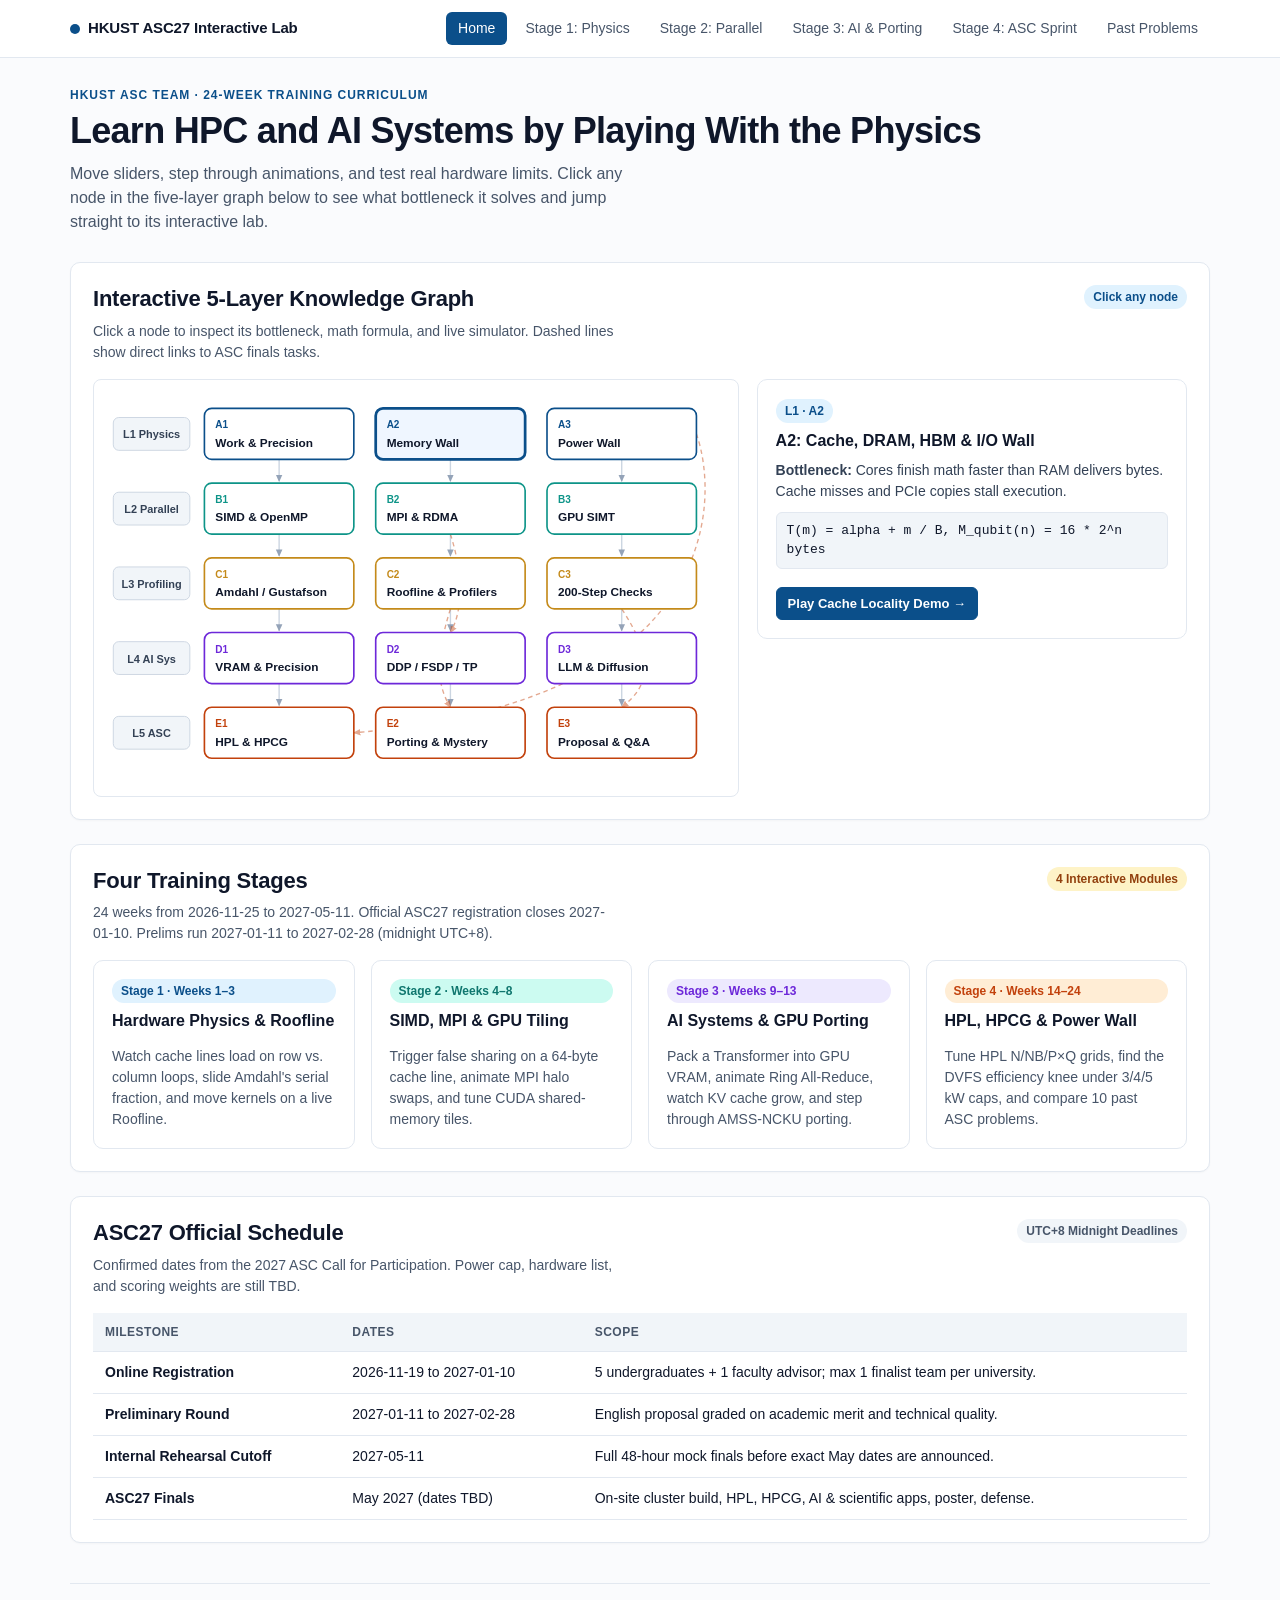
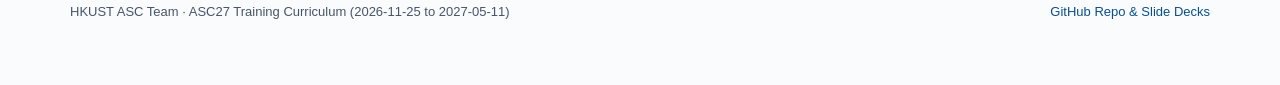
==== site/index.html @ da9ba18b "Simplify docs to ASD-STE100 style and add interactive GitHub Pages labs" ====
<!DOCTYPE html>
<html lang="en">
<head>
  <meta charset="UTF-8">
  <meta name="viewport" content="width=device-width, initial-scale=1.0">
  <title>HKUST ASC27 Interactive HPC &amp; AI Lab</title>
  <link rel="stylesheet" href="assets/style.css">
</head>
<body>
  <header id="site-header"></header>
  <main class="container">
    <section class="hero">
      <div class="eyebrow">HKUST ASC Team · 24-Week Training Curriculum</div>
      <h1>Learn HPC and AI Systems by Playing With the Physics</h1>
      <p class="lead">Move sliders, step through animations, and test real hardware limits. Click any node in the five-layer graph below to see what bottleneck it solves and jump straight to its interactive lab.</p>
    </section>

    <section class="lab-card">
      <div class="lab-header">
        <div>
          <h2>Interactive 5-Layer Knowledge Graph</h2>
          <p class="lab-subtitle">Click a node to inspect its bottleneck, math formula, and live simulator. Dashed lines show direct links to ASC finals tasks.</p>
        </div>
        <span class="pill blue">Click any node</span>
      </div>

      <div class="kg-wrap">
        <div class="viz-box">
          <svg id="kg-svg" viewBox="0 0 680 430" role="img" aria-label="Five-layer interactive knowledge graph"></svg>
        </div>
        <aside class="detail-panel" id="kg-detail"></aside>
      </div>
    </section>

    <section class="lab-card">
      <div class="lab-header">
        <div>
          <h2>Four Training Stages</h2>
          <p class="lab-subtitle">24 weeks from 2026-11-25 to 2027-05-11. Official ASC27 registration closes 2027-01-10. Prelims run 2027-01-11 to 2027-02-28 (midnight UTC+8).</p>
        </div>
        <span class="pill gold">4 Interactive Modules</span>
      </div>
      <div class="cards-grid">
        <a class="nav-card" href="stage1-foundations.html">
          <span class="pill blue">Stage 1 · Weeks 1–3</span>
          <h3>Hardware Physics &amp; Roofline</h3>
          <p>Watch cache lines load on row vs. column loops, slide Amdahl's serial fraction, and move kernels on a live Roofline.</p>
        </a>
        <a class="nav-card" href="stage2-parallelism.html">
          <span class="pill teal">Stage 2 · Weeks 4–8</span>
          <h3>SIMD, MPI &amp; GPU Tiling</h3>
          <p>Trigger false sharing on a 64-byte cache line, animate MPI halo swaps, and tune CUDA shared-memory tiles.</p>
        </a>
        <a class="nav-card" href="stage3-ai-systems.html">
          <span class="pill violet">Stage 3 · Weeks 9–13</span>
          <h3>AI Systems &amp; GPU Porting</h3>
          <p>Pack a Transformer into GPU VRAM, animate Ring All-Reduce, watch KV cache grow, and step through AMSS-NCKU porting.</p>
        </a>
        <a class="nav-card" href="stage4-asc-sprint.html">
          <span class="pill coral">Stage 4 · Weeks 14–24</span>
          <h3>HPL, HPCG &amp; Power Wall</h3>
          <p>Tune HPL N/NB/P×Q grids, find the DVFS efficiency knee under 3/4/5 kW caps, and compare 10 past ASC problems.</p>
        </a>
      </div>
    </section>

    <section class="lab-card">
      <div class="lab-header">
        <div>
          <h2>ASC27 Official Schedule</h2>
          <p class="lab-subtitle">Confirmed dates from the 2027 ASC Call for Participation. Power cap, hardware list, and scoring weights are still TBD.</p>
        </div>
        <span class="pill">UTC+8 Midnight Deadlines</span>
      </div>
      <div class="table-wrap">
        <table>
          <thead>
            <tr><th>Milestone</th><th>Dates</th><th>Scope</th></tr>
          </thead>
          <tbody>
            <tr><td><strong>Online Registration</strong></td><td>2026-11-19 to 2027-01-10</td><td>5 undergraduates + 1 faculty advisor; max 1 finalist team per university.</td></tr>
            <tr><td><strong>Preliminary Round</strong></td><td>2027-01-11 to 2027-02-28</td><td>English proposal graded on academic merit and technical quality.</td></tr>
            <tr><td><strong>Internal Rehearsal Cutoff</strong></td><td>2027-05-11</td><td>Full 48-hour mock finals before exact May dates are announced.</td></tr>
            <tr><td><strong>ASC27 Finals</strong></td><td>May 2027 (dates TBD)</td><td>On-site cluster build, HPL, HPCG, AI &amp; scientific apps, poster, defense.</td></tr>
          </tbody>
        </table>
      </div>
    </section>

    <footer id="site-footer"></footer>
  </main>

  <script src="assets/common.js"></script>
  <script>
    const nodes = [
      { id: "A1", layer: "L1", col: 0, row: 0, color: "#0B4F8A", title: "Work & Precision", full: "A1: Workload, Dependencies & Precision",
        bottleneck: "Loop dependencies serialize execution. Low bit width runs faster, but rounding drift breaks accuracy checks.",
        formula: "W_GEMM = 2n^3,  P_eff = W / T_wall,  u = 2^-(m+1)",
        link: "stage1-foundations.html#roofline", linkText: "Open Stage 1 Labs" },
      { id: "A2", layer: "L1", col: 1, row: 0, color: "#0B4F8A", title: "Memory Wall", full: "A2: Cache, DRAM, HBM & I/O Wall",
        bottleneck: "Cores finish math faster than RAM delivers bytes. Cache misses and PCIe copies stall execution.",
        formula: "T(m) = alpha + m / B,   M_qubit(n) = 16 * 2^n bytes",
        link: "stage1-foundations.html#cache", linkText: "Play Cache Locality Demo" },
      { id: "A3", layer: "L1", col: 2, row: 0, color: "#0B4F8A", title: "Power Wall", full: "A3: Power Wall & DVFS",
        bottleneck: "Dynamic power scales with V^2 * f. Exceeding the rack power meter invalidates the active ASC run.",
        formula: "P_dyn ~ C_eff * V^2 * f,   Efficiency = W / E (FLOP/J)",
        link: "stage4-asc-sprint.html#power", linkText: "Play Power Wall & DVFS Lab" },

      { id: "B1", layer: "L2", col: 0, row: 1, color: "#0D9488", title: "SIMD & OpenMP", full: "B1: CPU SIMD, OpenMP & NUMA",
        bottleneck: "Scalar loops waste vector lanes. Unpadded shared arrays trigger 64-byte cache-line false sharing.",
        formula: "Speedup <= v * p  (when local NUMA & zero false sharing)",
        link: "stage2-parallelism.html#false-sharing", linkText: "Play False Sharing Lab" },
      { id: "B2", layer: "L2", col: 1, row: 1, color: "#0D9488", title: "MPI & RDMA", full: "B2: MPI Halos & Network Topology",
        bottleneck: "Small messages stall on latency alpha. Large collectives saturate link bandwidth B.",
        formula: "T_ring(G) = 2(p-1)alpha + 2((p-1)/p) * G / B",
        link: "stage2-parallelism.html#mpi-halo", linkText: "Play MPI Halo Lab" },
      { id: "B3", layer: "L2", col: 2, row: 1, color: "#0D9488", title: "GPU SIMT", full: "B3: CUDA / HIP & Shared-Memory Tiling",
        bottleneck: "Naive GPU kernels read HBM repeatedly and stall. Shared-memory tiles reuse loaded blocks.",
        formula: "Tiled HBM reads: O(b^2) vs Naive: O(b^3) -> b/2x intensity",
        link: "stage2-parallelism.html#cuda-tile", linkText: "Play CUDA Tiling Lab" },

      { id: "C1", layer: "L3", col: 0, row: 2, color: "#C48A1A", title: "Amdahl / Gustafson", full: "C1: Strong & Weak Scaling Limits",
        bottleneck: "Serial code, I/O, and barrier wait cap strong scaling no matter how many cores you add.",
        formula: "S_strong(k) = 1 / ((1 - f) + f / k)  <=  1 / (1 - f)",
        link: "stage1-foundations.html#amdahl", linkText: "Play Amdahl Scaling Lab" },
      { id: "C2", layer: "L3", col: 1, row: 2, color: "#C48A1A", title: "Roofline & Profilers", full: "C2: Roofline Model & Profiler Traces",
        bottleneck: "Tuning math on a memory-bound kernel wastes time. Measure (I, R) first.",
        formula: "R <= min(P_peak, B * I),   Ridge I_b = P_peak / B",
        link: "stage1-foundations.html#roofline", linkText: "Play Live Roofline" },
      { id: "C3", layer: "L3", col: 2, row: 2, color: "#C48A1A", title: "200-Step Checks", full: "C3: Reference Tests & Reproducibility",
        bottleneck: "Short 50-step checks miss stale-copy bugs that explode >60x at 200 steps.",
        formula: "RMS = ||x - r||_2 / ||r||_2   (AMSS-NCKU gate: < 1%)",
        link: "stage3-ai-systems.html#amss", linkText: "See AMSS-NCKU Case Study" },

      { id: "D1", layer: "L4", col: 0, row: 3, color: "#6D28D9", title: "VRAM & Precision", full: "D1: Mixed Precision & VRAM Budget",
        bottleneck: "Gradients, FP32 optimizer states, and activations overflow single-GPU HBM.",
        formula: "M_static ~ 16 * Params bytes (BF16 weights/grads + FP32 Adam)",
        link: "stage3-ai-systems.html#vram", linkText: "Play VRAM Calculator" },
      { id: "D2", layer: "L4", col: 1, row: 3, color: "#6D28D9", title: "DDP / FSDP / TP", full: "D2: Distributed AI & Ring All-Reduce",
        bottleneck: "Scaling across GPUs adds collective sync cost over NVLink, PCIe, or InfiniBand.",
        formula: "V_ring = 2((p-1)/p) * G,   PP bubble = (p-1)/(m+p-1)",
        link: "stage3-ai-systems.html#ring", linkText: "Play Ring All-Reduce" },
      { id: "D3", layer: "L4", col: 2, row: 3, color: "#6D28D9", title: "LLM & Diffusion", full: "D3: Prefill/Decode, KV Cache & Denoising",
        bottleneck: "Decode streams weights and growing KV cache every token (I ~ 1 FLOP/byte).",
        formula: "M_KV = 2 * L * batch * n_kv * d_h * seq * bytes",
        link: "stage3-ai-systems.html#kv", linkText: "Play KV Cache Simulator" },

      { id: "E1", layer: "L5", col: 0, row: 4, color: "#C2410C", title: "HPL & HPCG", full: "E1: Power-Capped HPL & HPCG",
        bottleneck: "HPL tests peak FP64 compute; HPCG tests memory bandwidth. Both share one power cap.",
        formula: "R_max = (2/3 * N^3 + 2N^2) / T_wall",
        link: "stage4-asc-sprint.html#hpl", linkText: "Play HPL Grid Simulator" },
      { id: "E2", layer: "L5", col: 1, row: 4, color: "#C2410C", title: "Porting & Mystery", full: "E2: Scientific Porting & Mystery Apps",
        bottleneck: "GPU porting shifts bottlenecks from compute to PCIe copies to CPU post-processing.",
        formula: "T_step = T_GPU + N_copy * T_PCIe + T_analysis",
        link: "past-problems.html", linkText: "Explore 10 Past Problems" },
      { id: "E3", layer: "L5", col: 2, row: 4, color: "#C2410C", title: "Proposal & Q&A", full: "E3: Evidence Chain & Defense",
        bottleneck: "Speedups score zero without reproducible commands, power logs, and accuracy diffs.",
        formula: "Evidence = commit + flags + profile + 200-step diff + power",
        link: "past-problems.html", linkText: "Inspect Past Benchmarks" }
    ];

    const bridges = [
      { from: "A3", to: "E1", label: "Power -> HPL/HPCG" },
      { from: "B2", to: "D2", label: "RDMA -> Collectives" },
      { from: "C2", to: "E2", label: "Roofline -> Apps" },
      { from: "C3", to: "E3", label: "Proof -> Defense" }
    ];

    const layerLabels = ["L1 Physics", "L2 Parallel", "L3 Profiling", "L4 AI Sys", "L5 ASC"];
    const svg = document.getElementById("kg-svg");
    const detail = document.getElementById("kg-detail");

    function pos(node) {
      return { x: 108 + node.col * 188, y: 18 + node.row * 82, w: 164, h: 56 };
    }

    function renderKG(selectedId) {
      let html = `<defs>
        <marker id="arr" viewBox="0 0 10 10" refX="8" refY="5" markerWidth="6" markerHeight="6" orient="auto">
          <path d="M 0 1 L 9 5 L 0 9 z" fill="#94A3B8"/>
        </marker>
        <marker id="arr-dash" viewBox="0 0 10 10" refX="8" refY="5" markerWidth="6" markerHeight="6" orient="auto">
          <path d="M 0 1 L 9 5 L 0 9 z" fill="#C2410C"/>
        </marker>
      </defs>`;

      // Layer badges
      layerLabels.forEach((lbl, idx) => {
        const y = 18 + idx * 82;
        html += `<rect x="8" y="${y + 10}" width="84" height="36" rx="6" fill="#F1F5F9" stroke="#CBD5E1"/>
                 <text x="50" y="${y + 33}" text-anchor="middle" font-size="12" font-weight="700" fill="#334155">${lbl}</text>`;
      });

      // Vertical layer progression arrows
      for (let r = 0; r < 4; r++) {
        for (let c = 0; c < 3; c++) {
          const x = 108 + c * 188 + 82;
          const y1 = 18 + r * 82 + 56;
          const y2 = 18 + (r + 1) * 82 - 2;
          html += `<line x1="${x}" y1="${y1}" x2="${x}" y2="${y2}" stroke="#CBD5E1" stroke-width="1.5" marker-end="url(#arr)"/>`;
        }
      }

      // Dashed cross-layer bridges
      const bridgePaths = [
        "M 648 46 C 674 120, 674 340, 272 374", // A3 -> E1
        "M 378 156 C 392 200, 392 240, 378 264", // B2 -> D2
        "M 378 238 C 362 290, 362 320, 378 346", // C2 -> E2
        "M 566 238 C 600 290, 600 320, 566 346"  // C3 -> E3
      ];
      bridges.forEach((b, i) => {
        const active = selectedId === b.from || selectedId === b.to;
        html += `<path d="${bridgePaths[i]}" fill="none" stroke="#C2410C" stroke-width="${active ? 2.5 : 1.5}" stroke-dasharray="5 4" opacity="${active ? 1 : 0.45}" marker-end="url(#arr-dash)"/>`;
      });

      // Nodes
      nodes.forEach(n => {
        const p = pos(n);
        const isSel = n.id === selectedId;
        html += `<g class="kg-node ${isSel ? "selected" : ""}" data-id="${n.id}">
          <rect x="${p.x}" y="${p.y}" width="${p.w}" height="${p.h}" rx="8" fill="#FFFFFF" stroke="${n.color}" stroke-width="${isSel ? 3 : 1.8}"/>
          <text x="${p.x + 12}" y="${p.y + 22}" font-size="11" font-weight="700" fill="${n.color}">${n.id}</text>
          <text x="${p.x + 12}" y="${p.y + 42}" font-size="13" font-weight="600" fill="#0F172A">${n.title}</text>
        </g>`;
      });

      svg.innerHTML = html;
      svg.querySelectorAll(".kg-node").forEach(el => {
        el.addEventListener("click", () => selectNode(el.dataset.id));
      });
    }

    function selectNode(id) {
      const n = nodes.find(x => x.id === id) || nodes[0];
      renderKG(n.id);
      const relatedBridges = bridges.filter(b => b.from === n.id || b.to === n.id);
      detail.innerHTML = `
        <span class="pill blue">${n.layer} · ${n.id}</span>
        <h3 style="margin-top:8px;">${n.full}</h3>
        <p style="font-size:14px; color:#334155; margin:8px 0;"><strong>Bottleneck:</strong> ${n.bottleneck}</p>
        <div class="formula">${n.formula}</div>
        ${relatedBridges.length ? `<p style="font-size:13px; color:#C2410C; margin:8px 0;"><strong>ASC Bridge:</strong> ${relatedBridges.map(b => b.label).join(", ")}</p>` : ""}
        <a class="btn primary" style="display:inline-block; margin-top:8px;" href="${n.link}">${n.linkText} &rarr;</a>
      `;
    }

    selectNode("A2");
  </script>
</body>
</html>
---- site/assets/style.css ----
:root {
  --bg: #FAFBFD;
  --surface: #FFFFFF;
  --surface-alt: #F1F5F9;
  --border: #E2E8F0;
  --ink: #0F172A;
  --ink-muted: #475569;
  --blue: #0B4F8A;
  --blue-soft: #E0F2FE;
  --gold: #C48A1A;
  --gold-soft: #FEF3C7;
  --teal: #0D9488;
  --teal-soft: #CCFBF1;
  --coral: #C2410C;
  --coral-soft: #FFEDD5;
  --violet: #6D28D9;
  --violet-soft: #EDE9FE;
  --mono: ui-monospace, "SF Mono", Menlo, Consolas, monospace;
  --sans: -apple-system, BlinkMacSystemFont, "Segoe UI", Roboto, Helvetica, Arial, sans-serif;
  --radius: 10px;
}

* { box-sizing: border-box; }

html, body {
  margin: 0;
  padding: 0;
  background: var(--bg);
  color: var(--ink);
  font-family: var(--sans);
  line-height: 1.5;
  font-size: 16px;
}

a { color: var(--blue); text-decoration: none; }
a:hover { text-decoration: underline; }

.topbar {
  position: sticky;
  top: 0;
  z-index: 40;
  background: rgba(255, 255, 255, 0.94);
  backdrop-filter: blur(8px);
  border-bottom: 1px solid var(--border);
}

.topbar-inner {
  max-width: 1180px;
  margin: 0 auto;
  padding: 12px 20px;
  display: flex;
  align-items: center;
  justify-content: space-between;
  gap: 16px;
  flex-wrap: wrap;
}

.brand {
  font-weight: 700;
  font-size: 15px;
  color: var(--ink);
  letter-spacing: -0.01em;
  display: flex;
  align-items: center;
  gap: 8px;
}

.brand-dot {
  width: 10px;
  height: 10px;
  border-radius: 50%;
  background: var(--blue);
  display: inline-block;
}

.nav {
  display: flex;
  gap: 6px;
  flex-wrap: wrap;
}

.nav a {
  font-size: 14px;
  font-weight: 500;
  color: var(--ink-muted);
  padding: 6px 12px;
  border-radius: 6px;
}

.nav a:hover {
  background: var(--surface-alt);
  color: var(--ink);
  text-decoration: none;
}

.nav a.active {
  background: var(--blue);
  color: #FFFFFF;
}

.container {
  max-width: 1180px;
  margin: 0 auto;
  padding: 28px 20px 64px;
}

.hero {
  margin-bottom: 28px;
}

.eyebrow {
  font-size: 12px;
  font-weight: 700;
  letter-spacing: 0.08em;
  text-transform: uppercase;
  color: var(--blue);
  margin-bottom: 6px;
}

h1 {
  font-size: clamp(26px, 4vw, 36px);
  line-height: 1.18;
  margin: 0 0 10px;
  letter-spacing: -0.02em;
}

h2 {
  font-size: 22px;
  line-height: 1.25;
  margin: 0 0 8px;
  letter-spacing: -0.01em;
}

h3 {
  font-size: 16px;
  line-height: 1.3;
  margin: 0 0 6px;
}

.lead {
  font-size: 16px;
  color: var(--ink-muted);
  max-width: 66ch;
  margin: 0;
}

.lab-card {
  background: var(--surface);
  border: 1px solid var(--border);
  border-radius: var(--radius);
  padding: 22px;
  margin-bottom: 24px;
  box-shadow: 0 1px 2px rgba(15, 23, 42, 0.03);
}

.lab-header {
  display: flex;
  justify-content: space-between;
  align-items: flex-start;
  gap: 16px;
  flex-wrap: wrap;
  margin-bottom: 16px;
}

.lab-subtitle {
  font-size: 14px;
  color: var(--ink-muted);
  margin: 2px 0 0;
  max-width: 68ch;
}

.pill {
  display: inline-block;
  font-size: 12px;
  font-weight: 600;
  padding: 3px 9px;
  border-radius: 999px;
  background: var(--surface-alt);
  color: var(--ink-muted);
  white-space: nowrap;
}

.pill.blue { background: var(--blue-soft); color: var(--blue); }
.pill.teal { background: var(--teal-soft); color: #0F766E; }
.pill.coral { background: var(--coral-soft); color: var(--coral); }
.pill.gold { background: var(--gold-soft); color: #92400E; }
.pill.violet { background: var(--violet-soft); color: var(--violet); }

.lab-grid {
  display: grid;
  grid-template-columns: 300px 1fr;
  gap: 20px;
  align-items: start;
}

@media (max-width: 860px) {
  .lab-grid { grid-template-columns: 1fr; }
}

.controls {
  background: var(--surface-alt);
  border: 1px solid var(--border);
  border-radius: 8px;
  padding: 14px;
  display: flex;
  flex-direction: column;
  gap: 12px;
}

.control-row {
  display: flex;
  flex-direction: column;
  gap: 4px;
}

.control-label {
  display: flex;
  justify-content: space-between;
  font-size: 13px;
  font-weight: 600;
  color: var(--ink);
}

.control-val {
  font-family: var(--mono);
  color: var(--blue);
}

input[type="range"] {
  width: 100%;
  accent-color: var(--blue);
  cursor: pointer;
}

.btn-group {
  display: flex;
  gap: 6px;
  flex-wrap: wrap;
}

.btn {
  border: 1px solid var(--border);
  background: var(--surface);
  color: var(--ink);
  font-size: 13px;
  font-weight: 600;
  padding: 6px 11px;
  border-radius: 6px;
  cursor: pointer;
  transition: background 0.12s, border-color 0.12s, color 0.12s;
}

.btn:hover { border-color: var(--blue); color: var(--blue); }
.btn.active { background: var(--blue); border-color: var(--blue); color: #FFFFFF; }
.btn.primary { background: var(--blue); border-color: var(--blue); color: #FFFFFF; }
.btn.primary:hover { background: #093E6D; }

.stat-strip {
  display: grid;
  grid-template-columns: repeat(auto-fit, minmax(125px, 1fr));
  gap: 10px;
  margin-bottom: 12px;
}

.stat {
  background: var(--surface-alt);
  border: 1px solid var(--border);
  border-radius: 8px;
  padding: 10px 12px;
}

.stat-k {
  font-size: 11px;
  text-transform: uppercase;
  letter-spacing: 0.05em;
  color: var(--ink-muted);
  font-weight: 600;
}

.stat-v {
  font-family: var(--mono);
  font-size: 18px;
  font-weight: 700;
  color: var(--ink);
  margin-top: 2px;
}

.stat-v.teal { color: var(--teal); }
.stat-v.coral { color: var(--coral); }
.stat-v.blue { color: var(--blue); }
.stat-v.violet { color: var(--violet); }

.viz-box {
  background: #FFFFFF;
  border: 1px solid var(--border);
  border-radius: 8px;
  padding: 12px;
  overflow: hidden;
}

.viz-box svg, .viz-box canvas {
  width: 100%;
  height: auto;
  display: block;
}

.takeaway {
  margin-top: 12px;
  padding: 10px 12px;
  border-left: 3px solid var(--blue);
  background: var(--surface-alt);
  border-radius: 0 6px 6px 0;
  font-size: 14px;
  color: var(--ink);
}

.takeaway.coral { border-left-color: var(--coral); background: #FFF7ED; }
.takeaway.teal { border-left-color: var(--teal); background: #F0FDFA; }

.cards-grid {
  display: grid;
  grid-template-columns: repeat(auto-fit, minmax(250px, 1fr));
  gap: 16px;
}

.nav-card {
  background: var(--surface);
  border: 1px solid var(--border);
  border-radius: var(--radius);
  padding: 18px;
  display: flex;
  flex-direction: column;
  gap: 8px;
  color: var(--ink);
  transition: transform 0.12s, border-color 0.12s, box-shadow 0.12s;
}

.nav-card:hover {
  transform: translateY(-2px);
  border-color: var(--blue);
  box-shadow: 0 6px 16px rgba(11, 79, 138, 0.08);
  text-decoration: none;
}

.nav-card p {
  margin: 0;
  font-size: 14px;
  color: var(--ink-muted);
}

.kg-wrap {
  display: grid;
  grid-template-columns: 1.5fr 1fr;
  gap: 18px;
  align-items: start;
}

@media (max-width: 900px) {
  .kg-wrap { grid-template-columns: 1fr; }
}

.kg-node {
  cursor: pointer;
  transition: opacity 0.15s;
}

.kg-node rect {
  transition: stroke-width 0.15s, fill 0.15s;
}

.kg-node:hover rect { stroke-width: 2.6; }
.kg-node.selected rect { stroke-width: 3; fill: #EFF6FF; }
.kg-node.dim { opacity: 0.25; }

.detail-panel {
  background: var(--surface);
  border: 1px solid var(--border);
  border-radius: var(--radius);
  padding: 18px;
  position: sticky;
  top: 72px;
}

.detail-panel .formula {
  font-family: var(--mono);
  font-size: 13px;
  background: var(--surface-alt);
  border: 1px solid var(--border);
  border-radius: 6px;
  padding: 8px 10px;
  margin: 10px 0;
  overflow-x: auto;
}

.table-wrap {
  overflow-x: auto;
}

table {
  width: 100%;
  border-collapse: collapse;
  font-size: 14px;
}

th, td {
  text-align: left;
  padding: 10px 12px;
  border-bottom: 1px solid var(--border);
  vertical-align: top;
}

th {
  background: var(--surface-alt);
  font-weight: 700;
  font-size: 12px;
  text-transform: uppercase;
  letter-spacing: 0.04em;
  color: var(--ink-muted);
}

.footer {
  border-top: 1px solid var(--border);
  margin-top: 40px;
  padding-top: 18px;
  font-size: 13px;
  color: var(--ink-muted);
  display: flex;
  justify-content: space-between;
  flex-wrap: wrap;
  gap: 10px;
}

.bar-row {
  display: flex;
  align-items: center;
  gap: 10px;
  margin-bottom: 8px;
  font-size: 13px;
}

.bar-label {
  width: 110px;
  font-weight: 600;
  flex-shrink: 0;
}

.bar-track {
  flex: 1;
  height: 22px;
  background: var(--surface-alt);
  border-radius: 6px;
  overflow: hidden;
  border: 1px solid var(--border);
}

.bar-fill {
  height: 100%;
  transition: width 0.2s ease;
  display: flex;
  align-items: center;
  padding-left: 8px;
  color: #FFFFFF;
  font-family: var(--mono);
  font-size: 12px;
  font-weight: 600;
  white-space: nowrap;
}

.mem-grid {
  display: grid;
  grid-template-columns: repeat(8, 1fr);
  gap: 4px;
}

.mem-cell {
  aspect-ratio: 1;
  border-radius: 4px;
  border: 1px solid var(--border);
  display: flex;
  align-items: center;
  justify-content: center;
  font-family: var(--mono);
  font-size: 11px;
  background: var(--surface-alt);
  color: var(--ink-muted);
  transition: background 0.12s, transform 0.12s, color 0.12s;
}

.mem-cell.hit { background: var(--teal); color: #FFFFFF; border-color: var(--teal); }
.mem-cell.miss { background: var(--coral); color: #FFFFFF; border-color: var(--coral); }
.mem-cell.active { transform: scale(1.08); box-shadow: 0 0 0 2px var(--ink); }
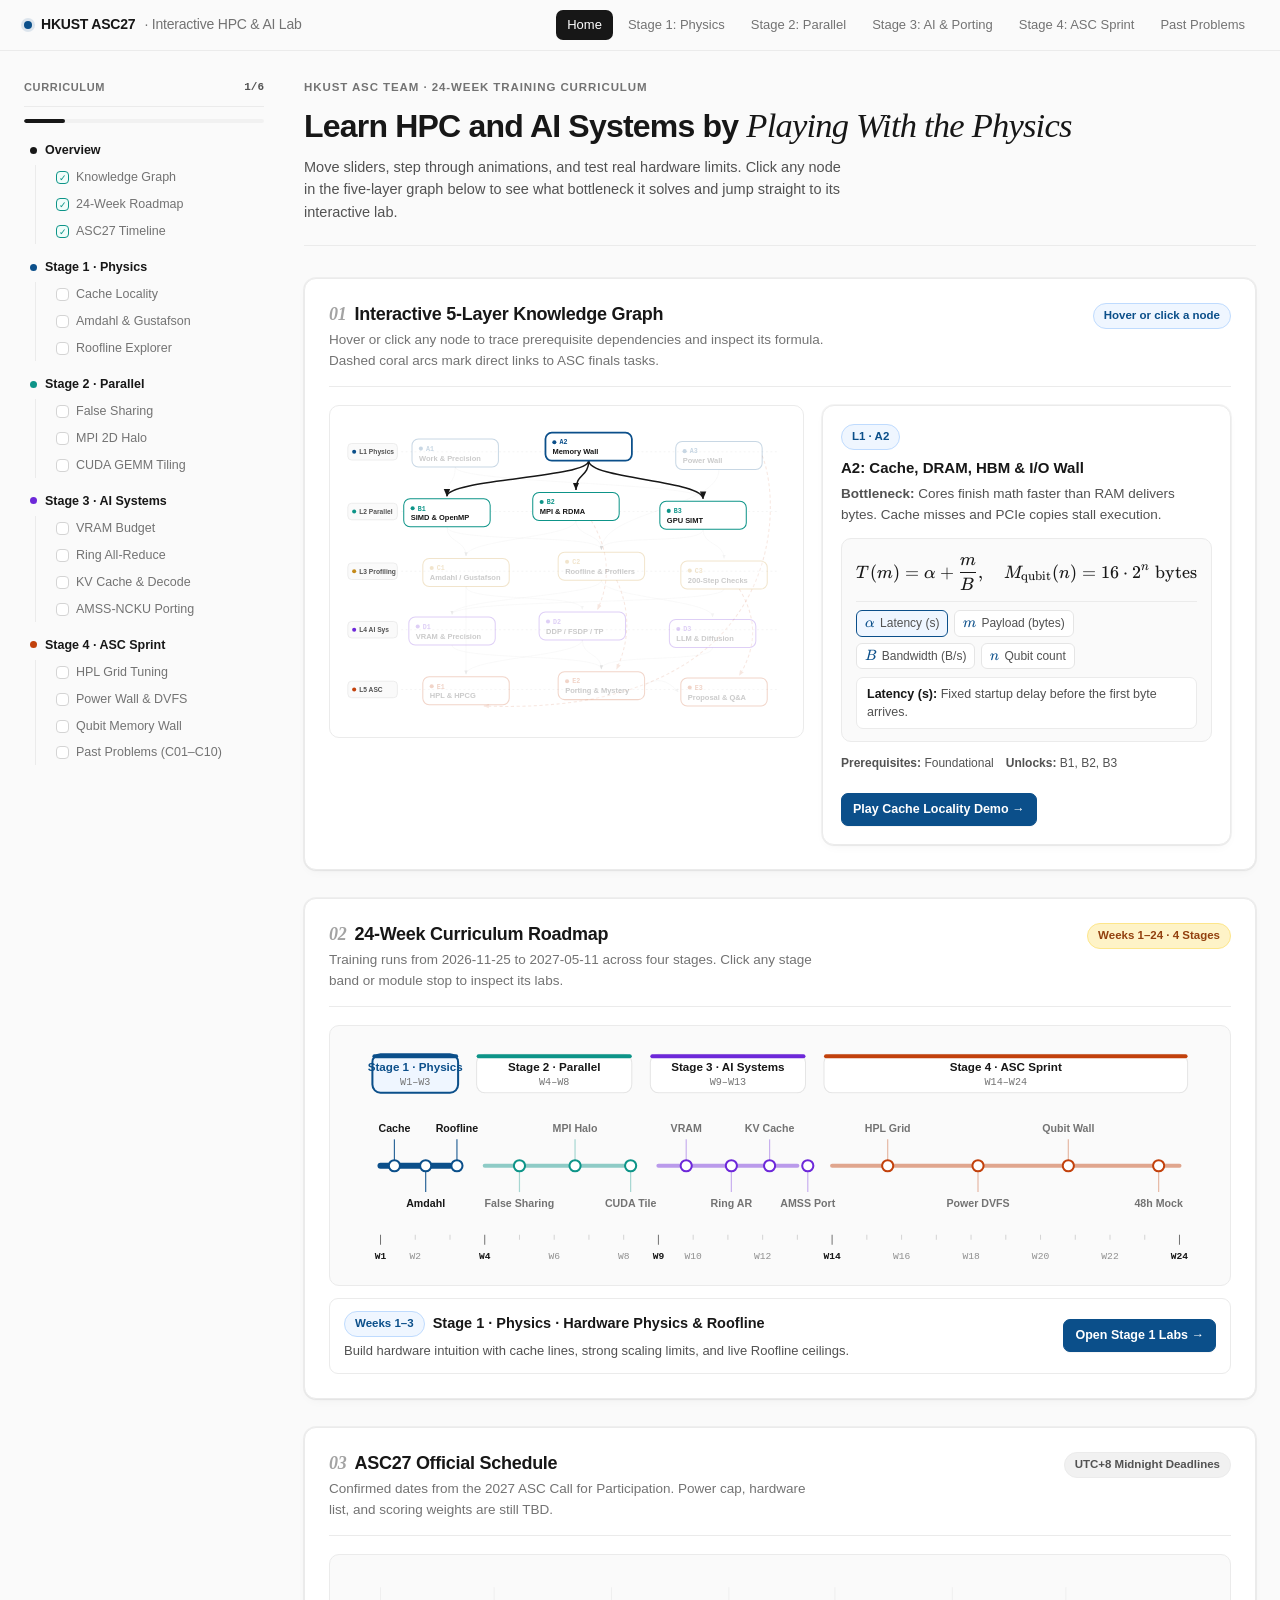
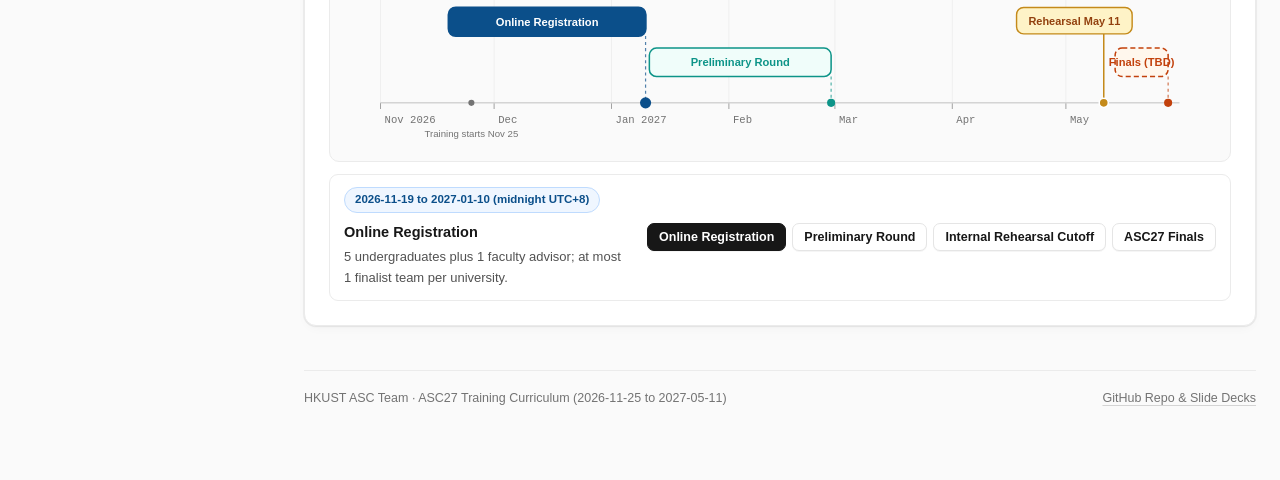
==== commit 84dbaff6: "Redesign webapp and slides with Anatomy x Designed-to-Scale style, KaTeX formulas, and symbol legend" ====
--- a/site/index.html
+++ b/site/index.html
@@ -4,6 +4,8 @@
   <meta charset="UTF-8">
   <meta name="viewport" content="width=device-width, initial-scale=1.0">
   <title>HKUST ASC27 Interactive HPC &amp; AI Lab</title>
+  <link rel="stylesheet" href="assets/vendor/katex/katex.min.css">
+  <script src="assets/vendor/katex/katex.min.js"></script>
   <link rel="stylesheet" href="assets/style.css">
 </head>
 <body>
@@ -11,80 +13,55 @@
   <main class="container">
     <section class="hero">
       <div class="eyebrow">HKUST ASC Team · 24-Week Training Curriculum</div>
-      <h1>Learn HPC and AI Systems by Playing With the Physics</h1>
+      <h1>Learn HPC and AI Systems by <em>Playing With the Physics</em></h1>
       <p class="lead">Move sliders, step through animations, and test real hardware limits. Click any node in the five-layer graph below to see what bottleneck it solves and jump straight to its interactive lab.</p>
     </section>
 
-    <section class="lab-card">
+    <section class="lab-card" id="knowledge-graph">
       <div class="lab-header">
         <div>
-          <h2>Interactive 5-Layer Knowledge Graph</h2>
-          <p class="lab-subtitle">Click a node to inspect its bottleneck, math formula, and live simulator. Dashed lines show direct links to ASC finals tasks.</p>
+          <h2><span class="section-index">01</span>Interactive 5-Layer Knowledge Graph</h2>
+          <p class="lab-subtitle">Hover or click any node to trace prerequisite dependencies and inspect its formula. Dashed coral arcs mark direct links to ASC finals tasks.</p>
         </div>
-        <span class="pill blue">Click any node</span>
+        <span class="pill blue">Hover or click a node</span>
       </div>
 
       <div class="kg-wrap">
         <div class="viz-box">
-          <svg id="kg-svg" viewBox="0 0 680 430" role="img" aria-label="Five-layer interactive knowledge graph"></svg>
+          <svg id="kg-svg" viewBox="0 0 700 476" role="img" aria-label="Five-layer directed knowledge graph"></svg>
         </div>
         <aside class="detail-panel" id="kg-detail"></aside>
       </div>
     </section>
 
-    <section class="lab-card">
+    <section class="lab-card" id="roadmap">
       <div class="lab-header">
         <div>
-          <h2>Four Training Stages</h2>
-          <p class="lab-subtitle">24 weeks from 2026-11-25 to 2027-05-11. Official ASC27 registration closes 2027-01-10. Prelims run 2027-01-11 to 2027-02-28 (midnight UTC+8).</p>
+          <h2><span class="section-index">02</span>24-Week Curriculum Roadmap</h2>
+          <p class="lab-subtitle">Training runs from 2026-11-25 to 2027-05-11 across four stages. Click any stage band or module stop to inspect its labs.</p>
         </div>
-        <span class="pill gold">4 Interactive Modules</span>
+        <span class="pill gold">Weeks 1–24 · 4 Stages</span>
       </div>
-      <div class="cards-grid">
-        <a class="nav-card" href="stage1-foundations.html">
-          <span class="pill blue">Stage 1 · Weeks 1–3</span>
-          <h3>Hardware Physics &amp; Roofline</h3>
-          <p>Watch cache lines load on row vs. column loops, slide Amdahl's serial fraction, and move kernels on a live Roofline.</p>
-        </a>
-        <a class="nav-card" href="stage2-parallelism.html">
-          <span class="pill teal">Stage 2 · Weeks 4–8</span>
-          <h3>SIMD, MPI &amp; GPU Tiling</h3>
-          <p>Trigger false sharing on a 64-byte cache line, animate MPI halo swaps, and tune CUDA shared-memory tiles.</p>
-        </a>
-        <a class="nav-card" href="stage3-ai-systems.html">
-          <span class="pill violet">Stage 3 · Weeks 9–13</span>
-          <h3>AI Systems &amp; GPU Porting</h3>
-          <p>Pack a Transformer into GPU VRAM, animate Ring All-Reduce, watch KV cache grow, and step through AMSS-NCKU porting.</p>
-        </a>
-        <a class="nav-card" href="stage4-asc-sprint.html">
-          <span class="pill coral">Stage 4 · Weeks 14–24</span>
-          <h3>HPL, HPCG &amp; Power Wall</h3>
-          <p>Tune HPL N/NB/P×Q grids, find the DVFS efficiency knee under 3/4/5 kW caps, and compare 10 past ASC problems.</p>
-        </a>
+
+      <div class="roadmap-viz">
+        <svg id="roadmap-svg" viewBox="0 0 860 228" role="img" aria-label="24-week curriculum roadmap track"></svg>
       </div>
+      <div class="tl-detail" id="roadmap-detail"></div>
     </section>
 
-    <section class="lab-card">
+    <section class="lab-card" id="timeline">
       <div class="lab-header">
         <div>
-          <h2>ASC27 Official Schedule</h2>
+          <h2><span class="section-index">03</span>ASC27 Official Schedule</h2>
           <p class="lab-subtitle">Confirmed dates from the 2027 ASC Call for Participation. Power cap, hardware list, and scoring weights are still TBD.</p>
         </div>
         <span class="pill">UTC+8 Midnight Deadlines</span>
       </div>
-      <div class="table-wrap">
-        <table>
-          <thead>
-            <tr><th>Milestone</th><th>Dates</th><th>Scope</th></tr>
-          </thead>
-          <tbody>
-            <tr><td><strong>Online Registration</strong></td><td>2026-11-19 to 2027-01-10</td><td>5 undergraduates + 1 faculty advisor; max 1 finalist team per university.</td></tr>
-            <tr><td><strong>Preliminary Round</strong></td><td>2027-01-11 to 2027-02-28</td><td>English proposal graded on academic merit and technical quality.</td></tr>
-            <tr><td><strong>Internal Rehearsal Cutoff</strong></td><td>2027-05-11</td><td>Full 48-hour mock finals before exact May dates are announced.</td></tr>
-            <tr><td><strong>ASC27 Finals</strong></td><td>May 2027 (dates TBD)</td><td>On-site cluster build, HPL, HPCG, AI &amp; scientific apps, poster, defense.</td></tr>
-          </tbody>
-        </table>
+
+      <div class="timeline-viz">
+        <svg id="timeline-svg" viewBox="0 0 860 176" role="img" aria-label="Proportional ASC27 schedule from November 2026 to May 2027"></svg>
       </div>
+      <div class="tl-detail" id="timeline-detail"></div>
     </section>
 
     <footer id="site-footer"></footer>
@@ -92,159 +69,715 @@
 
   <script src="assets/common.js"></script>
   <script>
-    const nodes = [
-      { id: "A1", layer: "L1", col: 0, row: 0, color: "#0B4F8A", title: "Work & Precision", full: "A1: Workload, Dependencies & Precision",
-        bottleneck: "Loop dependencies serialize execution. Low bit width runs faster, but rounding drift breaks accuracy checks.",
-        formula: "W_GEMM = 2n^3,  P_eff = W / T_wall,  u = 2^-(m+1)",
-        link: "stage1-foundations.html#roofline", linkText: "Open Stage 1 Labs" },
-      { id: "A2", layer: "L1", col: 1, row: 0, color: "#0B4F8A", title: "Memory Wall", full: "A2: Cache, DRAM, HBM & I/O Wall",
-        bottleneck: "Cores finish math faster than RAM delivers bytes. Cache misses and PCIe copies stall execution.",
-        formula: "T(m) = alpha + m / B,   M_qubit(n) = 16 * 2^n bytes",
-        link: "stage1-foundations.html#cache", linkText: "Play Cache Locality Demo" },
-      { id: "A3", layer: "L1", col: 2, row: 0, color: "#0B4F8A", title: "Power Wall", full: "A3: Power Wall & DVFS",
-        bottleneck: "Dynamic power scales with V^2 * f. Exceeding the rack power meter invalidates the active ASC run.",
-        formula: "P_dyn ~ C_eff * V^2 * f,   Efficiency = W / E (FLOP/J)",
-        link: "stage4-asc-sprint.html#power", linkText: "Play Power Wall & DVFS Lab" },
-
-      { id: "B1", layer: "L2", col: 0, row: 1, color: "#0D9488", title: "SIMD & OpenMP", full: "B1: CPU SIMD, OpenMP & NUMA",
-        bottleneck: "Scalar loops waste vector lanes. Unpadded shared arrays trigger 64-byte cache-line false sharing.",
-        formula: "Speedup <= v * p  (when local NUMA & zero false sharing)",
-        link: "stage2-parallelism.html#false-sharing", linkText: "Play False Sharing Lab" },
-      { id: "B2", layer: "L2", col: 1, row: 1, color: "#0D9488", title: "MPI & RDMA", full: "B2: MPI Halos & Network Topology",
-        bottleneck: "Small messages stall on latency alpha. Large collectives saturate link bandwidth B.",
-        formula: "T_ring(G) = 2(p-1)alpha + 2((p-1)/p) * G / B",
-        link: "stage2-parallelism.html#mpi-halo", linkText: "Play MPI Halo Lab" },
-      { id: "B3", layer: "L2", col: 2, row: 1, color: "#0D9488", title: "GPU SIMT", full: "B3: CUDA / HIP & Shared-Memory Tiling",
-        bottleneck: "Naive GPU kernels read HBM repeatedly and stall. Shared-memory tiles reuse loaded blocks.",
-        formula: "Tiled HBM reads: O(b^2) vs Naive: O(b^3) -> b/2x intensity",
-        link: "stage2-parallelism.html#cuda-tile", linkText: "Play CUDA Tiling Lab" },
-
-      { id: "C1", layer: "L3", col: 0, row: 2, color: "#C48A1A", title: "Amdahl / Gustafson", full: "C1: Strong & Weak Scaling Limits",
-        bottleneck: "Serial code, I/O, and barrier wait cap strong scaling no matter how many cores you add.",
-        formula: "S_strong(k) = 1 / ((1 - f) + f / k)  <=  1 / (1 - f)",
-        link: "stage1-foundations.html#amdahl", linkText: "Play Amdahl Scaling Lab" },
-      { id: "C2", layer: "L3", col: 1, row: 2, color: "#C48A1A", title: "Roofline & Profilers", full: "C2: Roofline Model & Profiler Traces",
-        bottleneck: "Tuning math on a memory-bound kernel wastes time. Measure (I, R) first.",
-        formula: "R <= min(P_peak, B * I),   Ridge I_b = P_peak / B",
-        link: "stage1-foundations.html#roofline", linkText: "Play Live Roofline" },
-      { id: "C3", layer: "L3", col: 2, row: 2, color: "#C48A1A", title: "200-Step Checks", full: "C3: Reference Tests & Reproducibility",
-        bottleneck: "Short 50-step checks miss stale-copy bugs that explode >60x at 200 steps.",
-        formula: "RMS = ||x - r||_2 / ||r||_2   (AMSS-NCKU gate: < 1%)",
-        link: "stage3-ai-systems.html#amss", linkText: "See AMSS-NCKU Case Study" },
-
-      { id: "D1", layer: "L4", col: 0, row: 3, color: "#6D28D9", title: "VRAM & Precision", full: "D1: Mixed Precision & VRAM Budget",
-        bottleneck: "Gradients, FP32 optimizer states, and activations overflow single-GPU HBM.",
-        formula: "M_static ~ 16 * Params bytes (BF16 weights/grads + FP32 Adam)",
-        link: "stage3-ai-systems.html#vram", linkText: "Play VRAM Calculator" },
-      { id: "D2", layer: "L4", col: 1, row: 3, color: "#6D28D9", title: "DDP / FSDP / TP", full: "D2: Distributed AI & Ring All-Reduce",
-        bottleneck: "Scaling across GPUs adds collective sync cost over NVLink, PCIe, or InfiniBand.",
-        formula: "V_ring = 2((p-1)/p) * G,   PP bubble = (p-1)/(m+p-1)",
-        link: "stage3-ai-systems.html#ring", linkText: "Play Ring All-Reduce" },
-      { id: "D3", layer: "L4", col: 2, row: 3, color: "#6D28D9", title: "LLM & Diffusion", full: "D3: Prefill/Decode, KV Cache & Denoising",
-        bottleneck: "Decode streams weights and growing KV cache every token (I ~ 1 FLOP/byte).",
-        formula: "M_KV = 2 * L * batch * n_kv * d_h * seq * bytes",
-        link: "stage3-ai-systems.html#kv", linkText: "Play KV Cache Simulator" },
-
-      { id: "E1", layer: "L5", col: 0, row: 4, color: "#C2410C", title: "HPL & HPCG", full: "E1: Power-Capped HPL & HPCG",
-        bottleneck: "HPL tests peak FP64 compute; HPCG tests memory bandwidth. Both share one power cap.",
-        formula: "R_max = (2/3 * N^3 + 2N^2) / T_wall",
-        link: "stage4-asc-sprint.html#hpl", linkText: "Play HPL Grid Simulator" },
-      { id: "E2", layer: "L5", col: 1, row: 4, color: "#C2410C", title: "Porting & Mystery", full: "E2: Scientific Porting & Mystery Apps",
-        bottleneck: "GPU porting shifts bottlenecks from compute to PCIe copies to CPU post-processing.",
-        formula: "T_step = T_GPU + N_copy * T_PCIe + T_analysis",
-        link: "past-problems.html", linkText: "Explore 10 Past Problems" },
-      { id: "E3", layer: "L5", col: 2, row: 4, color: "#C2410C", title: "Proposal & Q&A", full: "E3: Evidence Chain & Defense",
-        bottleneck: "Speedups score zero without reproducible commands, power logs, and accuracy diffs.",
-        formula: "Evidence = commit + flags + profile + 200-step diff + power",
-        link: "past-problems.html", linkText: "Inspect Past Benchmarks" }
-    ];
-
-    const bridges = [
-      { from: "A3", to: "E1", label: "Power -> HPL/HPCG" },
-      { from: "B2", to: "D2", label: "RDMA -> Collectives" },
-      { from: "C2", to: "E2", label: "Roofline -> Apps" },
-      { from: "C3", to: "E3", label: "Proof -> Defense" }
-    ];
-
-    const layerLabels = ["L1 Physics", "L2 Parallel", "L3 Profiling", "L4 AI Sys", "L5 ASC"];
-    const svg = document.getElementById("kg-svg");
-    const detail = document.getElementById("kg-detail");
-
-    function pos(node) {
-      return { x: 108 + node.col * 188, y: 18 + node.row * 82, w: 164, h: 56 };
-    }
-
-    function renderKG(selectedId) {
-      let html = `<defs>
-        <marker id="arr" viewBox="0 0 10 10" refX="8" refY="5" markerWidth="6" markerHeight="6" orient="auto">
-          <path d="M 0 1 L 9 5 L 0 9 z" fill="#94A3B8"/>
-        </marker>
-        <marker id="arr-dash" viewBox="0 0 10 10" refX="8" refY="5" markerWidth="6" markerHeight="6" orient="auto">
-          <path d="M 0 1 L 9 5 L 0 9 z" fill="#C2410C"/>
-        </marker>
-      </defs>`;
-
-      // Layer badges
-      layerLabels.forEach((lbl, idx) => {
-        const y = 18 + idx * 82;
-        html += `<rect x="8" y="${y + 10}" width="84" height="36" rx="6" fill="#F1F5F9" stroke="#CBD5E1"/>
-                 <text x="50" y="${y + 33}" text-anchor="middle" font-size="12" font-weight="700" fill="#334155">${lbl}</text>`;
-      });
-
-      // Vertical layer progression arrows
-      for (let r = 0; r < 4; r++) {
-        for (let c = 0; c < 3; c++) {
-          const x = 108 + c * 188 + 82;
-          const y1 = 18 + r * 82 + 56;
-          const y2 = 18 + (r + 1) * 82 - 2;
-          html += `<line x1="${x}" y1="${y1}" x2="${x}" y2="${y2}" stroke="#CBD5E1" stroke-width="1.5" marker-end="url(#arr)"/>`;
+    /* =========================================================================
+       01 · Directed 5-Layer Knowledge Graph
+       ========================================================================= */
+    (function () {
+      const nodes = [
+        {
+          id: "A1", layer: "L1", pill: "blue", x: 175, y: 52, color: "#0B4F8A",
+          title: "Work & Precision", full: "A1: Workload, Dependencies & Precision",
+          bottleneck: "Loop dependencies serialize execution. Lower bit width runs faster, yet rounding drift can break accuracy checks.",
+          formula: {
+            tex: "W_{\\text{GEMM}} = 2n^3, \\quad P_{\\text{eff}} = \\frac{W}{T_{\\text{wall}}}, \\quad u = 2^{-(m+1)}",
+            symbols: [
+              { sym: "W", tex: "W", short: "Work (FLOPs)", desc: "Total floating-point operations executed; dense n × n matrix multiply needs 2n³ FLOPs." },
+              { sym: "n", tex: "n", short: "Matrix size", desc: "Side length of a square matrix or problem dimension." },
+              { sym: "T_wall", tex: "T_{\\text{wall}}", short: "Wall time (s)", desc: "Elapsed end-to-end runtime measured in seconds." },
+              { sym: "u", tex: "u", short: "Unit roundoff", desc: "Machine epsilon bound set by mantissa bit count m (m=52 for FP64, m=23 for FP32)." }
+            ]
+          },
+          link: "stage1-foundations.html#roofline", linkText: "Open Stage 1 Labs"
+        },
+        {
+          id: "A2", layer: "L1", pill: "blue", x: 385, y: 42, color: "#0B4F8A",
+          title: "Memory Wall", full: "A2: Cache, DRAM, HBM & I/O Wall",
+          bottleneck: "Cores finish math faster than RAM delivers bytes. Cache misses and PCIe copies stall execution.",
+          formula: {
+            tex: "T(m) = \\alpha + \\frac{m}{B}, \\quad M_{\\text{qubit}}(n) = 16 \\cdot 2^n \\text{ bytes}",
+            symbols: [
+              { sym: "alpha", tex: "\\alpha", short: "Latency (s)", desc: "Fixed startup delay before the first byte arrives." },
+              { sym: "m", tex: "m", short: "Payload (bytes)", desc: "Number of bytes transferred across memory or interconnect." },
+              { sym: "B", tex: "B", short: "Bandwidth (B/s)", desc: "Sustained data transfer rate in bytes per second." },
+              { sym: "n", tex: "n", short: "Qubit count", desc: "Number of simulated qubits; each complex FP64 amplitude uses 16 bytes." }
+            ]
+          },
+          link: "stage1-foundations.html#cache", linkText: "Play Cache Locality Demo"
+        },
+        {
+          id: "A3", layer: "L1", pill: "blue", x: 590, y: 56, color: "#0B4F8A",
+          title: "Power Wall", full: "A3: Power Wall & DVFS",
+          bottleneck: "Dynamic power scales with voltage squared times frequency. Exceeding the rack power meter invalidates the active ASC run.",
+          formula: {
+            tex: "P_{\\text{dyn}} \\propto C_{\\text{eff}} V^2 f, \\quad \\eta = \\frac{W}{E} \\;(\\text{FLOP/J})",
+            symbols: [
+              { sym: "C_eff", tex: "C_{\\text{eff}}", short: "Capacitance (F)", desc: "Effective switched capacitance of active logic gates." },
+              { sym: "V", tex: "V", short: "Supply voltage (V)", desc: "Core operating voltage; small drops cut power quadratically." },
+              { sym: "f", tex: "f", short: "Clock freq (Hz)", desc: "Processor clock frequency set by DVFS." },
+              { sym: "eta", tex: "\\eta", short: "Efficiency (FLOP/J)", desc: "Useful floating-point work completed per joule of energy E." }
+            ]
+          },
+          link: "stage4-asc-sprint.html#power", linkText: "Play Power Wall & DVFS Lab"
+        },
+        {
+          id: "B1", layer: "L2", pill: "teal", x: 162, y: 146, color: "#0D9488",
+          title: "SIMD & OpenMP", full: "B1: CPU SIMD, OpenMP & NUMA",
+          bottleneck: "Scalar loops waste vector lanes. Unpadded shared arrays trigger 64-byte cache-line false sharing.",
+          formula: {
+            tex: "S_{\\text{node}} \\le v \\cdot p \\quad (\\text{local NUMA, zero false sharing})",
+            symbols: [
+              { sym: "S_node", tex: "S_{\\text{node}}", short: "Node speedup", desc: "End-to-end speedup over a single scalar CPU core." },
+              { sym: "v", tex: "v", short: "SIMD width (lanes)", desc: "Elements processed per instruction (for example, 8 FP64 lanes in AVX-512)." },
+              { sym: "p", tex: "p", short: "Thread count", desc: "Active OpenMP threads pinned to physical cores." }
+            ]
+          },
+          link: "stage2-parallelism.html#false-sharing", linkText: "Play False Sharing Lab"
+        },
+        {
+          id: "B2", layer: "L2", pill: "teal", x: 365, y: 136, color: "#0D9488",
+          title: "MPI & RDMA", full: "B2: MPI Halos & Network Topology",
+          bottleneck: "Small messages stall on network latency. Large collectives saturate link bandwidth.",
+          formula: {
+            tex: "T_{\\text{ring}}(G) = 2(p-1)\\alpha + 2\\frac{p-1}{p}\\frac{G}{B}",
+            symbols: [
+              { sym: "p", tex: "p", short: "Ranks / GPUs", desc: "Number of participating processes in the ring collective." },
+              { sym: "alpha", tex: "\\alpha", short: "Link latency (s)", desc: "Per-hop network startup latency." },
+              { sym: "G", tex: "G", short: "Message size (B)", desc: "Total payload size reduced across all ranks in bytes." },
+              { sym: "B", tex: "B", short: "Link bandwidth (B/s)", desc: "Unidirectional RDMA or NVLink transfer rate." }
+            ]
+          },
+          link: "stage2-parallelism.html#mpi-halo", linkText: "Play MPI Halo Lab"
+        },
+        {
+          id: "B3", layer: "L2", pill: "teal", x: 565, y: 150, color: "#0D9488",
+          title: "GPU SIMT", full: "B3: CUDA / HIP & Shared-Memory Tiling",
+          bottleneck: "Naive GPU kernels read HBM repeatedly and stall. Shared-memory tiles reuse loaded blocks on chip.",
+          formula: {
+            tex: "I_{\\text{tiled}} = \\frac{2b^3}{2b^2 \\cdot s} = \\frac{b}{s} \\;(\\text{FLOP/B})",
+            symbols: [
+              { sym: "I_tiled", tex: "I_{\\text{tiled}}", short: "Intensity (FLOP/B)", desc: "Arithmetic intensity achieved by loading b × b tiles into shared memory." },
+              { sym: "b", tex: "b", short: "Tile size", desc: "Square block dimension (such as 16 or 32) kept in fast SRAM." },
+              { sym: "s", tex: "s", short: "Element size (B)", desc: "Bytes per scalar value (4 bytes for FP32, 8 bytes for FP64)." }
+            ]
+          },
+          link: "stage2-parallelism.html#cuda-tile", linkText: "Play CUDA Tiling Lab"
+        },
+        {
+          id: "C1", layer: "L3", pill: "gold", x: 192, y: 240, color: "#C48A1A",
+          title: "Amdahl / Gustafson", full: "C1: Strong & Weak Scaling Limits",
+          bottleneck: "Serial code, I/O, and barrier waits cap strong scaling regardless of core count.",
+          formula: {
+            tex: "S_{\\text{strong}}(k) = \\frac{1}{(1-f) + f/k} \\le \\frac{1}{1-f}",
+            symbols: [
+              { sym: "S_strong", tex: "S_{\\text{strong}}", short: "Strong speedup", desc: "Speedup for a fixed total problem size across k workers." },
+              { sym: "f", tex: "f", short: "Parallel fraction", desc: "Share of original serial runtime that can run in parallel (0 to 1)." },
+              { sym: "k", tex: "k", short: "Workers", desc: "Number of CPU cores, ranks, or GPUs applied to the task." }
+            ]
+          },
+          link: "stage1-foundations.html#amdahl", linkText: "Play Amdahl Scaling Lab"
+        },
+        {
+          id: "C2", layer: "L3", pill: "gold", x: 405, y: 230, color: "#C48A1A",
+          title: "Roofline & Profilers", full: "C2: Roofline Model & Profiler Traces",
+          bottleneck: "Tuning math on a memory-bound kernel wastes time. Measure arithmetic intensity and throughput first.",
+          formula: {
+            tex: "R \\le \\min(P_{\\text{peak}},\\; B \\cdot I), \\quad I_b = \\frac{P_{\\text{peak}}}{B}",
+            symbols: [
+              { sym: "R", tex: "R", short: "Throughput (FLOP/s)", desc: "Attainable compute rate for a kernel on target hardware." },
+              { sym: "P_peak", tex: "P_{\\text{peak}}", short: "Peak compute", desc: "Hardware floating-point ceiling in FLOP/s." },
+              { sym: "B", tex: "B", short: "Memory BW (B/s)", desc: "Sustained DRAM or HBM bandwidth in bytes per second." },
+              { sym: "I", tex: "I", short: "Intensity (FLOP/B)", desc: "Operations per byte moved; ridge point I_b separates memory and compute regimes." }
+            ]
+          },
+          link: "stage1-foundations.html#roofline", linkText: "Play Live Roofline"
+        },
+        {
+          id: "C3", layer: "L3", pill: "gold", x: 598, y: 244, color: "#C48A1A",
+          title: "200-Step Checks", full: "C3: Reference Tests & Reproducibility",
+          bottleneck: "Short 50-step checks miss stale-copy bugs that explode over 60x by step 200.",
+          formula: {
+            tex: "\\text{RMS} = \\frac{\\|x - r\\|_2}{\\|r\\|_2} < 1\\%",
+            symbols: [
+              { sym: "x", tex: "x", short: "Candidate output", desc: "Field vector produced by your optimized or ported build." },
+              { sym: "r", tex: "r", short: "Reference output", desc: "Verified baseline output from the unmodified CPU code." },
+              { sym: "RMS", tex: "\\text{RMS}", short: "Relative L2 error", desc: "Normalized root-mean-square error; AMSS-NCKU requires under 1% at 200 steps." }
+            ]
+          },
+          link: "stage3-ai-systems.html#amss", linkText: "See AMSS-NCKU Case Study"
+        },
+        {
+          id: "D1", layer: "L4", pill: "violet", x: 170, y: 332, color: "#6D28D9",
+          title: "VRAM & Precision", full: "D1: Mixed Precision & VRAM Budget",
+          bottleneck: "Gradients, FP32 optimizer states, and activations quickly overflow single-GPU HBM.",
+          formula: {
+            tex: "M_{\\text{static}} \\approx 16 \\cdot \\Phi \\;\\text{bytes} \\quad (\\text{BF16 weights/grads + FP32 Adam})",
+            symbols: [
+              { sym: "M_static", tex: "M_{\\text{static}}", short: "Static VRAM (B)", desc: "Baseline GPU memory required before counting activations." },
+              { sym: "Phi", tex: "\\Phi", short: "Parameters", desc: "Total trainable parameter count in the model." },
+              { sym: "16", tex: "16", short: "Bytes / param", desc: "2 B BF16 weight + 2 B BF16 grad + 4 B FP32 master + 8 B Adam moments." }
+            ]
+          },
+          link: "stage3-ai-systems.html#vram", linkText: "Play VRAM Calculator"
+        },
+        {
+          id: "D2", layer: "L4", pill: "violet", x: 375, y: 324, color: "#6D28D9",
+          title: "DDP / FSDP / TP", full: "D2: Distributed AI & Ring All-Reduce",
+          bottleneck: "Scaling across GPUs adds collective sync cost over NVLink, PCIe, or InfiniBand.",
+          formula: {
+            tex: "V_{\\text{ring}} = 2\\frac{p-1}{p}G, \\quad \\text{Bubble} = \\frac{p-1}{m + p - 1}",
+            symbols: [
+              { sym: "V_ring", tex: "V_{\\text{ring}}", short: "Volume / GPU (B)", desc: "Bytes sent and received by each GPU in one Ring All-Reduce." },
+              { sym: "p", tex: "p", short: "GPUs / stages", desc: "Number of GPUs in the collective or pipeline stages." },
+              { sym: "G", tex: "G", short: "Gradient bytes", desc: "Total gradient tensor volume synchronized per step." },
+              { sym: "m", tex: "m", short: "Micro-batches", desc: "Number of micro-batches filling a pipeline schedule." }
+            ]
+          },
+          link: "stage3-ai-systems.html#ring", linkText: "Play Ring All-Reduce"
+        },
+        {
+          id: "D3", layer: "L4", pill: "violet", x: 580, y: 336, color: "#6D28D9",
+          title: "LLM & Diffusion", full: "D3: Prefill/Decode, KV Cache & Denoising",
+          bottleneck: "Decode streams model weights and growing KV cache every token at near 1 FLOP/byte.",
+          formula: {
+            tex: "M_{\\text{KV}} = 2 L \\cdot B_{\\text{batch}} \\cdot n_{\\text{kv}} \\cdot d_h \\cdot S \\cdot s",
+            symbols: [
+              { sym: "L", tex: "L", short: "Layers", desc: "Number of Transformer decoder blocks storing K and V." },
+              { sym: "B_batch", tex: "B_{\\text{batch}}", short: "Batch size", desc: "Concurrent sequences served in one batch." },
+              { sym: "n_kv", tex: "n_{\\text{kv}}", short: "KV heads", desc: "Key-value head count per layer (reduced by GQA)." },
+              { sym: "d_h", tex: "d_h", short: "Head dim", desc: "Vector dimension per attention head." },
+              { sym: "S", tex: "S", short: "Seq length", desc: "Total context length in tokens; s is bytes per element." }
+            ]
+          },
+          link: "stage3-ai-systems.html#kv", linkText: "Play KV Cache Simulator"
+        },
+        {
+          id: "E1", layer: "L5", pill: "coral", x: 192, y: 426, color: "#C2410C",
+          title: "HPL & HPCG", full: "E1: Power-Capped HPL & HPCG",
+          bottleneck: "HPL tests peak FP64 compute while HPCG tests memory bandwidth. Both share one rack power cap.",
+          formula: {
+            tex: "R_{\\max} = \\frac{\\frac{2}{3}N^3 + 2N^2}{T_{\\text{wall}}}",
+            symbols: [
+              { sym: "R_max", tex: "R_{\\max}", short: "HPL score (FLOP/s)", desc: "Sustained double-precision throughput reported by HPL." },
+              { sym: "N", tex: "N", short: "Matrix order", desc: "Global linear system size; larger N fills RAM and boosts efficiency." },
+              { sym: "T_wall", tex: "T_{\\text{wall}}", short: "Solve time (s)", desc: "Total wall-clock time for LU factorization and back-substitution." }
+            ]
+          },
+          link: "stage4-asc-sprint.html#hpl", linkText: "Play HPL Grid Simulator"
+        },
+        {
+          id: "E2", layer: "L5", pill: "coral", x: 405, y: 418, color: "#C2410C",
+          title: "Porting & Mystery", full: "E2: Scientific Porting & Mystery Apps",
+          bottleneck: "GPU porting shifts bottlenecks from compute to PCIe copies and CPU post-processing.",
+          formula: {
+            tex: "T_{\\text{step}} = T_{\\text{GPU}} + N_{\\text{copy}} T_{\\text{PCIe}} + T_{\\text{analysis}}",
+            symbols: [
+              { sym: "T_GPU", tex: "T_{\\text{GPU}}", short: "Kernel time (s)", desc: "Time spent running compute kernels on the GPU." },
+              { sym: "N_copy", tex: "N_{\\text{copy}}", short: "Host transfers", desc: "Count of host-to-device or device-to-host copies per step." },
+              { sym: "T_PCIe", tex: "T_{\\text{PCIe}}", short: "Copy cost (s)", desc: "Time per PCIe transfer across the host bus." },
+              { sym: "T_analysis", tex: "T_{\\text{analysis}}", short: "CPU post-work (s)", desc: "Host-side reduction, diagnostics, or I/O time." }
+            ]
+          },
+          link: "past-problems.html", linkText: "Explore 10 Past Problems"
+        },
+        {
+          id: "E3", layer: "L5", pill: "coral", x: 598, y: 428, color: "#C2410C",
+          title: "Proposal & Q&A", full: "E3: Evidence Chain & Defense",
+          bottleneck: "Speedups score zero without reproducible commands, power logs, and accuracy diffs.",
+          formula: {
+            tex: "\\text{Score} = \\text{Speedup} \\times \\mathbb{I}(\\text{RMS} < \\tau) \\times \\mathbb{I}(P \\le P_{\\text{cap}})",
+            symbols: [
+              { sym: "Speedup", tex: "\\text{Speedup}", short: "Verified gain", desc: "Reproducible wall-time reduction with logged commit and build flags." },
+              { sym: "tau", tex: "\\tau", short: "Error gate", desc: "Accuracy tolerance verified against the official reference run." },
+              { sym: "P_cap", tex: "P_{\\text{cap}}", short: "Power limit (W)", desc: "Rack power ceiling enforced continuously during finals runs." }
+            ]
+          },
+          link: "past-problems.html", linkText: "Inspect Past Benchmarks"
         }
-      }
-
-      // Dashed cross-layer bridges
-      const bridgePaths = [
-        "M 648 46 C 674 120, 674 340, 272 374", // A3 -> E1
-        "M 378 156 C 392 200, 392 240, 378 264", // B2 -> D2
-        "M 378 238 C 362 290, 362 320, 378 346", // C2 -> E2
-        "M 566 238 C 600 290, 600 320, 566 346"  // C3 -> E3
       ];
-      bridges.forEach((b, i) => {
-        const active = selectedId === b.from || selectedId === b.to;
-        html += `<path d="${bridgePaths[i]}" fill="none" stroke="#C2410C" stroke-width="${active ? 2.5 : 1.5}" stroke-dasharray="5 4" opacity="${active ? 1 : 0.45}" marker-end="url(#arr-dash)"/>`;
-      });
-
-      // Nodes
-      nodes.forEach(n => {
-        const p = pos(n);
-        const isSel = n.id === selectedId;
-        html += `<g class="kg-node ${isSel ? "selected" : ""}" data-id="${n.id}">
-          <rect x="${p.x}" y="${p.y}" width="${p.w}" height="${p.h}" rx="8" fill="#FFFFFF" stroke="${n.color}" stroke-width="${isSel ? 3 : 1.8}"/>
-          <text x="${p.x + 12}" y="${p.y + 22}" font-size="11" font-weight="700" fill="${n.color}">${n.id}</text>
-          <text x="${p.x + 12}" y="${p.y + 42}" font-size="13" font-weight="600" fill="#0F172A">${n.title}</text>
-        </g>`;
-      });
-
-      svg.innerHTML = html;
-      svg.querySelectorAll(".kg-node").forEach(el => {
-        el.addEventListener("click", () => selectNode(el.dataset.id));
-      });
-    }
-
-    function selectNode(id) {
-      const n = nodes.find(x => x.id === id) || nodes[0];
-      renderKG(n.id);
-      const relatedBridges = bridges.filter(b => b.from === n.id || b.to === n.id);
-      detail.innerHTML = `
-        <span class="pill blue">${n.layer} · ${n.id}</span>
-        <h3 style="margin-top:8px;">${n.full}</h3>
-        <p style="font-size:14px; color:#334155; margin:8px 0;"><strong>Bottleneck:</strong> ${n.bottleneck}</p>
-        <div class="formula">${n.formula}</div>
-        ${relatedBridges.length ? `<p style="font-size:13px; color:#C2410C; margin:8px 0;"><strong>ASC Bridge:</strong> ${relatedBridges.map(b => b.label).join(", ")}</p>` : ""}
-        <a class="btn primary" style="display:inline-block; margin-top:8px;" href="${n.link}">${n.linkText} &rarr;</a>
-      `;
-    }
-
-    selectNode("A2");
+
+      const edges = [
+        { from: "A1", to: "B1" },
+        { from: "A1", to: "B3" },
+        { from: "A2", to: "B1" },
+        { from: "A2", to: "B2" },
+        { from: "A2", to: "B3" },
+        { from: "A3", to: "C2" },
+        { from: "B1", to: "C1" },
+        { from: "B1", to: "C2" },
+        { from: "B2", to: "C1" },
+        { from: "B2", to: "C2" },
+        { from: "B3", to: "C2" },
+        { from: "B3", to: "C3" },
+        { from: "C1", to: "D2" },
+        { from: "C1", to: "E1" },
+        { from: "C2", to: "D1" },
+        { from: "C2", to: "D3" },
+        { from: "C3", to: "D1" },
+        { from: "D1", to: "E2" },
+        { from: "D2", to: "E1" },
+        { from: "D2", to: "E2" },
+        { from: "D3", to: "E2" },
+        { from: "E2", to: "E3" }
+      ];
+
+      const bridges = [
+        { from: "A3", to: "E1", label: "Power → HPL/HPCG" },
+        { from: "B2", to: "D2", label: "RDMA → Collectives" },
+        { from: "C2", to: "E2", label: "Roofline → Apps" },
+        { from: "C3", to: "E3", label: "Proof → Defense" }
+      ];
+
+      const layerBands = [
+        { label: "L1 Physics", y: 50, color: "#0B4F8A" },
+        { label: "L2 Parallel", y: 144, color: "#0D9488" },
+        { label: "L3 Profiling", y: 238, color: "#C48A1A" },
+        { label: "L4 AI Sys", y: 330, color: "#6D28D9" },
+        { label: "L5 ASC", y: 424, color: "#C2410C" }
+      ];
+
+      const nodeById = Object.fromEntries(nodes.map(n => [n.id, n]));
+      const svg = document.getElementById("kg-svg");
+      const detail = document.getElementById("kg-detail");
+      const NW = 136;
+      const NH = 44;
+      let selectedId = "A2";
+
+      function curvePath(src, dst) {
+        if (Math.abs(src.y - dst.y) < 30) {
+          const x1 = src.x + NW / 2;
+          const x2 = dst.x - NW / 2 - 4;
+          const midX = (x1 + x2) / 2;
+          return `M ${x1} ${src.y} Q ${midX} ${src.y - 20} ${x2} ${dst.y}`;
+        }
+        const x1 = src.x;
+        const y1 = src.y + NH / 2;
+        const x2 = dst.x;
+        const y2 = dst.y - NH / 2 - 4;
+        const dy = Math.max(26, (y2 - y1) * 0.48);
+        return `M ${x1} ${y1} C ${x1} ${y1 + dy}, ${x2} ${y2 - dy}, ${x2} ${y2}`;
+      }
+
+      function bridgePath(b) {
+        const src = nodeById[b.from];
+        const dst = nodeById[b.to];
+        if (b.from === "A3" && b.to === "E1") {
+          return `M ${src.x + NW / 2} ${src.y} C 692 140, 692 468, ${dst.x + 28} ${dst.y + NH / 2 + 2}`;
+        }
+        const x1 = src.x + 24;
+        const y1 = src.y + NH / 2;
+        const x2 = dst.x + 24;
+        const y2 = dst.y - NH / 2 - 4;
+        const bow = b.from === "C3" ? 42 : 32;
+        const midY = (y1 + y2) / 2;
+        return `M ${x1} ${y1} Q ${Math.max(x1, x2) + bow} ${midY} ${x2} ${y2}`;
+      }
+
+      function buildGraph() {
+        let html = `<defs>
+          <marker id="kg-arr" viewBox="0 0 10 10" refX="8" refY="5" markerWidth="5.5" markerHeight="5.5" orient="auto">
+            <path d="M 0 1.5 L 8.5 5 L 0 8.5 z" fill="#A3A3A3"/>
+          </marker>
+          <marker id="kg-arr-hi" viewBox="0 0 10 10" refX="8" refY="5" markerWidth="6" markerHeight="6" orient="auto">
+            <path d="M 0 1.5 L 8.5 5 L 0 8.5 z" fill="#171717"/>
+          </marker>
+          <marker id="kg-arr-bridge" viewBox="0 0 10 10" refX="8" refY="5" markerWidth="6" markerHeight="6" orient="auto">
+            <path d="M 0 1.5 L 8.5 5 L 0 8.5 z" fill="#C2410C"/>
+          </marker>
+        </defs>`;
+
+        layerBands.forEach(band => {
+          html += `<line x1="90" y1="${band.y}" x2="682" y2="${band.y}" stroke="#EFEFEF" stroke-width="1" stroke-dasharray="3 4"/>`;
+          html += `<g>
+            <rect x="6" y="${band.y - 13}" width="78" height="26" rx="6" fill="#FAFAFA" stroke="#E5E5E5"/>
+            <circle cx="16" cy="${band.y}" r="3.2" fill="${band.color}"/>
+            <text x="24" y="${band.y + 4}" font-size="10.5" font-weight="650" fill="#525252">${band.label}</text>
+          </g>`;
+        });
+
+        edges.forEach((e, idx) => {
+          const d = curvePath(nodeById[e.from], nodeById[e.to]);
+          html += `<path class="kg-edge" data-kind="dep" data-from="${e.from}" data-to="${e.to}" data-idx="${idx}" d="${d}" fill="none" stroke="#C7C7C7" stroke-width="1.35" marker-end="url(#kg-arr)"/>`;
+        });
+
+        bridges.forEach((b, idx) => {
+          const d = bridgePath(b);
+          html += `<path class="kg-edge" data-kind="bridge" data-from="${b.from}" data-to="${b.to}" data-idx="b${idx}" d="${d}" fill="none" stroke="#C2410C" stroke-width="1.65" stroke-dasharray="5 4" opacity="0.65" marker-end="url(#kg-arr-bridge)"/>`;
+        });
+
+        nodes.forEach(n => {
+          const x = n.x - NW / 2;
+          const y = n.y - NH / 2;
+          html += `<g class="kg-node" data-id="${n.id}" tabindex="0" role="button" aria-label="${n.full}">
+            <rect x="${x}" y="${y}" width="${NW}" height="${NH}" rx="10" fill="#FFFFFF" stroke="${n.color}" stroke-width="1.6"/>
+            <circle cx="${x + 14}" cy="${y + 15}" r="3.2" fill="${n.color}"/>
+            <text x="${x + 22}" y="${y + 18.5}" font-size="10.5" font-weight="700" font-family="ui-monospace, SFMono-Regular, Menlo, monospace" fill="${n.color}">${n.id}</text>
+            <text x="${x + 11}" y="${y + 34}" font-size="11.8" font-weight="600" fill="#171717">${n.title}</text>
+          </g>`;
+        });
+
+        svg.innerHTML = html;
+
+        svg.querySelectorAll(".kg-node").forEach(el => {
+          const id = el.dataset.id;
+          el.addEventListener("mouseenter", () => applyFocus(id));
+          el.addEventListener("mouseleave", () => applyFocus(selectedId));
+          el.addEventListener("click", () => selectNode(id));
+          el.addEventListener("keydown", evt => {
+            if (evt.key === "Enter" || evt.key === " ") {
+              evt.preventDefault();
+              selectNode(id);
+            }
+          });
+        });
+      }
+
+      function applyFocus(focusId) {
+        const allLinks = edges.concat(bridges);
+        const neighborIds = new Set([focusId]);
+        allLinks.forEach(link => {
+          if (link.from === focusId) neighborIds.add(link.to);
+          if (link.to === focusId) neighborIds.add(link.from);
+        });
+
+        svg.querySelectorAll(".kg-node").forEach(el => {
+          const id = el.dataset.id;
+          el.classList.toggle("selected", id === selectedId);
+          el.classList.toggle("dim", !neighborIds.has(id));
+        });
+
+        svg.querySelectorAll(".kg-edge").forEach(el => {
+          const isIncident = el.dataset.from === focusId || el.dataset.to === focusId;
+          el.classList.toggle("hi", isIncident);
+          el.classList.toggle("dim", !isIncident);
+          if (el.dataset.kind === "dep") {
+            el.setAttribute("stroke", isIncident ? "#171717" : "#C7C7C7");
+            el.setAttribute("marker-end", isIncident ? "url(#kg-arr-hi)" : "url(#kg-arr)");
+          }
+        });
+      }
+
+      function selectNode(id) {
+        const n = nodeById[id] || nodes[0];
+        selectedId = n.id;
+        applyFocus(selectedId);
+
+        const allLinks = edges.concat(bridges);
+        const upstream = [...new Set(allLinks.filter(l => l.to === n.id).map(l => l.from))];
+        const downstream = [...new Set(allLinks.filter(l => l.from === n.id).map(l => l.to))];
+        const relatedBridges = bridges.filter(b => b.from === n.id || b.to === n.id);
+
+        detail.innerHTML = `
+          <span class="pill ${n.pill}">${n.layer} · ${n.id}</span>
+          <h3 style="margin-top:8px;">${n.full}</h3>
+          <p style="font-size:13.5px; color:#525252; margin:6px 0 10px;"><strong>Bottleneck:</strong> ${n.bottleneck}</p>
+          <div id="kg-formula-slot"></div>
+          <div style="display:flex; gap:12px; flex-wrap:wrap; font-size:12px; color:#525252; margin:8px 0;">
+            <span><strong>Prerequisites:</strong> ${upstream.length ? upstream.join(", ") : "Foundational"}</span>
+            <span><strong>Unlocks:</strong> ${downstream.length ? downstream.join(", ") : "Finals Deliverable"}</span>
+          </div>
+          ${relatedBridges.length ? `<p style="font-size:12.5px; color:#C2410C; margin:6px 0 0;"><strong>ASC Bridge:</strong> ${relatedBridges.map(b => b.label).join(" · ")}</p>` : ""}
+          <a class="btn primary" style="display:inline-block; margin-top:12px;" href="${n.link}">${n.linkText} &rarr;</a>
+        `;
+
+        const formulaSlot = detail.querySelector("#kg-formula-slot");
+        if (window.ASC27 && typeof window.ASC27.renderFormulaBox === "function") {
+          window.ASC27.renderFormulaBox(formulaSlot, n.formula);
+        }
+      }
+
+      buildGraph();
+      selectNode("A2");
+    })();
+
+    /* =========================================================================
+       02 · Interactive 24-Week Curriculum Roadmap Track
+       ========================================================================= */
+    (function () {
+      const stages = [
+        {
+          id: "S1", label: "Stage 1 · Physics", weeks: [1, 3], color: "#0B4F8A", soft: "#EFF6FF", pill: "blue",
+          title: "Hardware Physics & Roofline",
+          summary: "Build hardware intuition with cache lines, strong scaling limits, and live Roofline ceilings.",
+          href: "stage1-foundations.html", cta: "Open Stage 1 Labs"
+        },
+        {
+          id: "S2", label: "Stage 2 · Parallel", weeks: [4, 8], color: "#0D9488", soft: "#F0FDFA", pill: "teal",
+          title: "SIMD, MPI & GPU Tiling",
+          summary: "Eliminate false sharing on CPUs, overlap MPI halo exchanges, and tile CUDA shared memory.",
+          href: "stage2-parallelism.html", cta: "Open Stage 2 Labs"
+        },
+        {
+          id: "S3", label: "Stage 3 · AI Systems", weeks: [9, 13], color: "#6D28D9", soft: "#F5F3FF", pill: "violet",
+          title: "AI Systems & GPU Porting",
+          summary: "Budget Transformer VRAM, trace Ring All-Reduce, bound KV cache growth, and port AMSS-NCKU.",
+          href: "stage3-ai-systems.html", cta: "Open Stage 3 Labs"
+        },
+        {
+          id: "S4", label: "Stage 4 · ASC Sprint", weeks: [14, 24], color: "#C2410C", soft: "#FFF7ED", pill: "coral",
+          title: "HPL, HPCG & Power Wall",
+          summary: "Tune power-capped HPL grids, find the DVFS knee, study qubit memory limits, and rehearse finals.",
+          href: "stage4-asc-sprint.html", cta: "Open Stage 4 Labs"
+        }
+      ];
+
+      const stops = [
+        { id: "rm-cache", stage: "S1", week: 1.4, pos: "above", label: "Cache", title: "Cache Locality", desc: "Compare row-major and column-major loops across 64-byte cache lines.", href: "stage1-foundations.html#cache" },
+        { id: "rm-amdahl", stage: "S1", week: 2.3, pos: "below", label: "Amdahl", title: "Amdahl & Gustafson", desc: "Test how serial fractions cap strong scaling as core count grows.", href: "stage1-foundations.html#amdahl" },
+        { id: "rm-roof", stage: "S1", week: 3.2, pos: "above", label: "Roofline", title: "Roofline Explorer", desc: "Locate kernels on the memory slope or compute ceiling.", href: "stage1-foundations.html#roofline" },
+        { id: "rm-fs", stage: "S2", week: 5.0, pos: "below", label: "False Sharing", title: "SIMD & False Sharing", desc: "Watch adjacent thread counters bounce one 64-byte cache line.", href: "stage2-parallelism.html#false-sharing" },
+        { id: "rm-mpi", stage: "S2", week: 6.6, pos: "above", label: "MPI Halo", title: "MPI 2D Halo", desc: "Animate non-blocking halo swaps across a 2D rank grid.", href: "stage2-parallelism.html#mpi-halo" },
+        { id: "rm-cuda", stage: "S2", week: 8.2, pos: "below", label: "CUDA Tile", title: "CUDA GEMM Tiling", desc: "Reuse shared-memory tiles to cut HBM traffic by tile width.", href: "stage2-parallelism.html#cuda-tile" },
+        { id: "rm-vram", stage: "S3", week: 9.8, pos: "above", label: "VRAM", title: "VRAM Budget", desc: "Pack weights, gradients, optimizer states, and activations into HBM.", href: "stage3-ai-systems.html#vram" },
+        { id: "rm-ring", stage: "S3", week: 11.1, pos: "below", label: "Ring AR", title: "Ring All-Reduce", desc: "Step through scatter-reduce and all-gather bandwidth phases.", href: "stage3-ai-systems.html#ring" },
+        { id: "rm-kv", stage: "S3", week: 12.2, pos: "above", label: "KV Cache", title: "KV Cache & Decode", desc: "Track how sequence length and batch size expand decode memory.", href: "stage3-ai-systems.html#kv" },
+        { id: "rm-amss", stage: "S3", week: 13.3, pos: "below", label: "AMSS Port", title: "AMSS-NCKU Porting", desc: "Follow the 200-step accuracy gate and PCIe bottleneck fixes.", href: "stage3-ai-systems.html#amss" },
+        { id: "rm-hpl", stage: "S4", week: 15.6, pos: "above", label: "HPL Grid", title: "HPL Grid Tuning", desc: "Balance N, block size NB, and P×Q process grids.", href: "stage4-asc-sprint.html#hpl" },
+        { id: "rm-power", stage: "S4", week: 18.2, pos: "below", label: "Power DVFS", title: "Power Wall & DVFS", desc: "Find the FLOP/J efficiency knee under 3, 4, and 5 kW caps.", href: "stage4-asc-sprint.html#power" },
+        { id: "rm-qubit", stage: "S4", week: 20.8, pos: "above", label: "Qubit Wall", title: "Qubit Memory Wall", desc: "See state-vector memory double with every extra simulated qubit.", href: "stage4-asc-sprint.html#qubit" },
+        { id: "rm-mock", stage: "S4", week: 23.4, pos: "below", label: "48h Mock", title: "Past Problems & Rehearsal", desc: "Review 10 past ASC problems before the May 11 rehearsal cutoff.", href: "past-problems.html" }
+      ];
+
+      const stageById = Object.fromEntries(stages.map(s => [s.id, s]));
+      const svg = document.getElementById("roadmap-svg");
+      const detail = document.getElementById("roadmap-detail");
+      const X0 = 36;
+      const X1 = 824;
+      const SPINE_Y = 124;
+
+      function weekX(w) {
+        return X0 + ((w - 1) / 23) * (X1 - X0);
+      }
+
+      function renderRoadmap(activeStageId, activeStopId) {
+        let html = "";
+
+        stages.forEach(s => {
+          const xStart = weekX(s.weeks[0]) - 8;
+          const xEnd = weekX(s.weeks[1]) + 8;
+          const isSel = s.id === activeStageId;
+          html += `<g class="roadmap-stop" data-stage="${s.id}" tabindex="0" role="button" aria-label="${s.label} Weeks ${s.weeks[0]} to ${s.weeks[1]}">
+            <rect x="${xStart}" y="14" width="${xEnd - xStart}" height="38" rx="8"
+              fill="${isSel ? s.soft : "#FFFFFF"}" stroke="${isSel ? s.color : "#E5E5E5"}" stroke-width="${isSel ? 2 : 1}"/>
+            <rect x="${xStart}" y="14" width="${xEnd - xStart}" height="4" rx="2" fill="${s.color}"/>
+            <text x="${(xStart + xEnd) / 2}" y="31" text-anchor="middle" font-size="11.5" font-weight="650" fill="${isSel ? s.color : "#171717"}">${s.label}</text>
+            <text x="${(xStart + xEnd) / 2}" y="44" text-anchor="middle" font-size="10" font-family="ui-monospace, SFMono-Regular, Menlo, monospace" fill="#737373">W${s.weeks[0]}–W${s.weeks[1]}</text>
+          </g>`;
+        });
+
+        stages.forEach(s => {
+          const xStart = weekX(s.weeks[0]);
+          const xEnd = weekX(s.weeks[1]);
+          const isSel = s.id === activeStageId;
+          html += `<line x1="${xStart}" y1="${SPINE_Y}" x2="${xEnd}" y2="${SPINE_Y}" stroke="${s.color}" stroke-width="${isSel ? 6 : 4}" stroke-linecap="round" opacity="${isSel ? 1 : 0.45}"/>`;
+        });
+
+        for (let w = 1; w <= 24; w++) {
+          const x = weekX(w);
+          const major = w === 1 || w === 4 || w === 9 || w === 14 || w === 24;
+          html += `<line x1="${x}" y1="192" x2="${x}" y2="${major ? 202 : 197}" stroke="${major ? "#737373" : "#D4D4D4"}" stroke-width="1"/>`;
+          if (major || w % 2 === 0) {
+            html += `<text x="${x}" y="216" text-anchor="middle" font-size="9.5" font-family="ui-monospace, SFMono-Regular, Menlo, monospace" fill="${major ? "#171717" : "#8F8F8F"}" font-weight="${major ? 650 : 400}">W${w}</text>`;
+          }
+        }
+
+        stops.forEach(st => {
+          const stage = stageById[st.stage];
+          const x = weekX(st.week);
+          const isStopSel = st.id === activeStopId;
+          const isStageSel = st.stage === activeStageId;
+          const stemY = st.pos === "above" ? SPINE_Y - 26 : SPINE_Y + 26;
+          const textY = st.pos === "above" ? SPINE_Y - 33 : SPINE_Y + 41;
+
+          html += `<g class="roadmap-stop" data-stop="${st.id}" data-stage="${st.stage}" tabindex="0" role="button" aria-label="${st.title}">
+            <line x1="${x}" y1="${SPINE_Y}" x2="${x}" y2="${stemY}" stroke="${stage.color}" stroke-width="1.2" opacity="${isStageSel ? 0.85 : 0.35}"/>
+            <circle cx="${x}" cy="${SPINE_Y}" r="${isStopSel ? 7.5 : 5.5}" fill="${isStopSel ? stage.color : "#FFFFFF"}" stroke="${stage.color}" stroke-width="${isStopSel ? 2.5 : 2}"/>
+            <text x="${x}" y="${textY}" text-anchor="middle" font-size="10.5" font-weight="${isStopSel ? 700 : 550}" fill="${isStopSel ? stage.color : (isStageSel ? "#171717" : "#737373")}">${st.label}</text>
+          </g>`;
+        });
+
+        svg.innerHTML = html;
+
+        svg.querySelectorAll(".roadmap-stop").forEach(el => {
+          const activate = () => {
+            const stg = el.dataset.stage;
+            const stp = el.dataset.stop || null;
+            selectRoadmap(stg, stp);
+          };
+          el.addEventListener("click", activate);
+          el.addEventListener("keydown", evt => {
+            if (evt.key === "Enter" || evt.key === " ") {
+              evt.preventDefault();
+              activate();
+            }
+          });
+        });
+      }
+
+      function selectRoadmap(stageId, stopId) {
+        const stage = stageById[stageId] || stages[0];
+        const stop = stopId ? stops.find(x => x.id === stopId) : null;
+        renderRoadmap(stage.id, stop ? stop.id : null);
+
+        const heading = stop ? `${stage.label} · ${stop.title}` : `${stage.label} · ${stage.title}`;
+        const body = stop ? stop.desc : stage.summary;
+        const primaryHref = stop ? stop.href : stage.href;
+        const primaryText = stop ? `Jump to ${stop.title}` : stage.cta;
+
+        detail.innerHTML = `
+          <div style="flex:1; min-width:240px;">
+            <div style="display:flex; align-items:center; gap:8px; flex-wrap:wrap; margin-bottom:4px;">
+              <span class="pill ${stage.pill}">Weeks ${stage.weeks[0]}–${stage.weeks[1]}</span>
+              <strong>${heading}</strong>
+            </div>
+            <div style="font-size:13px; color:#525252;">${body}</div>
+          </div>
+          <div class="btn-group">
+            <a class="btn primary" href="${primaryHref}">${primaryText} &rarr;</a>
+            ${stop && stop.href !== stage.href ? `<a class="btn" href="${stage.href}">${stage.cta}</a>` : ""}
+          </div>
+        `;
+      }
+
+      selectRoadmap("S1", null);
+    })();
+
+    /* =========================================================================
+       03 · Proportional ASC27 Official Schedule Timeline (Nov 2026 – May 2027)
+       ========================================================================= */
+    (function () {
+      const startMs = Date.parse("2026-11-01T00:00:00Z");
+      const endMs = Date.parse("2027-05-31T00:00:00Z");
+      const X0 = 36;
+      const X1 = 824;
+      const AXIS_Y = 132;
+
+      function dateX(iso) {
+        const t = Date.parse(iso + "T00:00:00Z");
+        return X0 + ((t - startMs) / (endMs - startMs)) * (X1 - X0);
+      }
+
+      const months = [
+        { iso: "2026-11-01", label: "Nov 2026" },
+        { iso: "2026-12-01", label: "Dec" },
+        { iso: "2027-01-01", label: "Jan 2027" },
+        { iso: "2027-02-01", label: "Feb" },
+        { iso: "2027-03-01", label: "Mar" },
+        { iso: "2027-04-01", label: "Apr" },
+        { iso: "2027-05-01", label: "May" }
+      ];
+
+      const items = [
+        {
+          id: "reg", kind: "range", start: "2026-11-19", end: "2027-01-10", y: 38,
+          color: "#0B4F8A", soft: "#EFF6FF", pill: "blue",
+          title: "Online Registration",
+          dates: "2026-11-19 to 2027-01-10 (midnight UTC+8)",
+          scope: "5 undergraduates plus 1 faculty advisor; at most 1 finalist team per university."
+        },
+        {
+          id: "prelim", kind: "range", start: "2027-01-11", end: "2027-02-28", y: 78,
+          color: "#0D9488", soft: "#F0FDFA", pill: "teal",
+          title: "Preliminary Round",
+          dates: "2027-01-11 to 2027-02-28 (midnight UTC+8)",
+          scope: "English technical proposal graded on academic merit, benchmarks, and engineering clarity."
+        },
+        {
+          id: "rehearsal", kind: "pin", date: "2027-05-11", y: 38,
+          color: "#C48A1A", soft: "#FEF3C7", pill: "gold",
+          title: "Internal Rehearsal Cutoff",
+          dates: "2027-05-11",
+          scope: "Full 48-hour mock finals before exact May competition dates are announced."
+        },
+        {
+          id: "finals", kind: "tbd", start: "2027-05-14", end: "2027-05-28", y: 78,
+          color: "#C2410C", soft: "#FFF7ED", pill: "coral",
+          title: "ASC27 Finals",
+          dates: "May 2027 (exact dates TBD)",
+          scope: "On-site cluster build, HPL, HPCG, AI and scientific apps, poster, and oral defense."
+        }
+      ];
+
+      const svg = document.getElementById("timeline-svg");
+      const detail = document.getElementById("timeline-detail");
+
+      function renderTimeline(activeId) {
+        let html = "";
+
+        months.forEach(m => {
+          const x = dateX(m.iso);
+          html += `<line x1="${x}" y1="18" x2="${x}" y2="${AXIS_Y}" stroke="#EFEFEF" stroke-width="1"/>`;
+          html += `<line x1="${x}" y1="${AXIS_Y}" x2="${x}" y2="${AXIS_Y + 6}" stroke="#A3A3A3" stroke-width="1"/>`;
+          html += `<text x="${x + 4}" y="${AXIS_Y + 20}" font-size="10.5" font-family="ui-monospace, SFMono-Regular, Menlo, monospace" fill="#737373">${m.label}</text>`;
+        });
+
+        html += `<line x1="${X0}" y1="${AXIS_Y}" x2="${X1}" y2="${AXIS_Y}" stroke="#D4D4D4" stroke-width="1.5"/>`;
+
+        const trainX = dateX("2026-11-25");
+        html += `<circle cx="${trainX}" cy="${AXIS_Y}" r="3" fill="#737373"/>
+          <text x="${trainX}" y="${AXIS_Y + 34}" text-anchor="middle" font-size="9.5" fill="#737373">Training starts Nov 25</text>`;
+
+        items.forEach(it => {
+          const isSel = it.id === activeId;
+          if (it.kind === "range" || it.kind === "tbd") {
+            const x1 = dateX(it.start);
+            const x2 = dateX(it.end);
+            const w = Math.max(24, x2 - x1);
+            const dash = it.kind === "tbd" ? `stroke-dasharray="5 3"` : "";
+            html += `<g class="tl-node" data-id="${it.id}" tabindex="0" role="button" aria-label="${it.title}">
+              <rect x="${x1}" y="${it.y}" width="${w}" height="28" rx="7"
+                fill="${isSel ? it.color : it.soft}" stroke="${it.color}" stroke-width="${isSel ? 2.2 : 1.5}" ${dash}/>
+              <line x1="${x2}" y1="${it.y + 28}" x2="${x2}" y2="${AXIS_Y}" stroke="${it.color}" stroke-width="1.2" stroke-dasharray="3 3" opacity="0.7"/>
+              <circle cx="${x2}" cy="${AXIS_Y}" r="${isSel ? 5.5 : 4}" fill="${it.color}"/>
+              <text x="${x1 + w / 2}" y="${it.y + 18}" text-anchor="middle" font-size="11" font-weight="650" fill="${isSel ? "#FFFFFF" : it.color}">${it.kind === "tbd" ? "Finals (TBD)" : it.title}</text>
+            </g>`;
+          } else {
+            const x = dateX(it.date);
+            html += `<g class="tl-node" data-id="${it.id}" tabindex="0" role="button" aria-label="${it.title}">
+              <line x1="${x}" y1="${it.y + 24}" x2="${x}" y2="${AXIS_Y}" stroke="${it.color}" stroke-width="${isSel ? 2.2 : 1.5}"/>
+              <rect x="${x - 86}" y="${it.y}" width="114" height="26" rx="7"
+                fill="${isSel ? it.color : it.soft}" stroke="${it.color}" stroke-width="${isSel ? 2 : 1.4}"/>
+              <text x="${x - 29}" y="${it.y + 17}" text-anchor="middle" font-size="10.8" font-weight="650" fill="${isSel ? "#FFFFFF" : "#92400E"}">Rehearsal May 11</text>
+              <circle cx="${x}" cy="${AXIS_Y}" r="${isSel ? 6 : 4.5}" fill="${it.color}" stroke="#FFFFFF" stroke-width="1.5"/>
+            </g>`;
+          }
+        });
+
+        svg.innerHTML = html;
+
+        svg.querySelectorAll(".tl-node").forEach(el => {
+          const activate = () => selectTimeline(el.dataset.id);
+          el.addEventListener("click", activate);
+          el.addEventListener("keydown", evt => {
+            if (evt.key === "Enter" || evt.key === " ") {
+              evt.preventDefault();
+              activate();
+            }
+          });
+        });
+      }
+
+      function selectTimeline(id) {
+        const it = items.find(x => x.id === id) || items[0];
+        renderTimeline(it.id);
+        detail.innerHTML = `
+          <div style="flex:1; min-width:240px;">
+            <div style="display:flex; align-items:center; gap:8px; flex-wrap:wrap; margin-bottom:4px;">
+              <span class="pill ${it.pill}">${it.dates}</span>
+              <strong>${it.title}</strong>
+            </div>
+            <div style="font-size:13px; color:#525252;">${it.scope}</div>
+          </div>
+          <div class="btn-group">
+            ${items.map(opt => `<button type="button" class="btn ${opt.id === it.id ? "active" : ""}" data-pick="${opt.id}">${opt.title}</button>`).join("")}
+          </div>
+        `;
+        detail.querySelectorAll("[data-pick]").forEach(btn => {
+          btn.addEventListener("click", () => selectTimeline(btn.dataset.pick));
+        });
+      }
+
+      selectTimeline("reg");
+    })();
   </script>
 </body>
 </html>
--- a/site/assets/style.css
+++ b/site/assets/style.css
@@ -1,23 +1,42 @@
 :root {
-  --bg: #FAFBFD;
+  /* Anatomy editorial neutral palette */
+  --ground: #FAFAFA;
+  --bg: #FAFAFA;
   --surface: #FFFFFF;
-  --surface-alt: #F1F5F9;
-  --border: #E2E8F0;
-  --ink: #0F172A;
-  --ink-muted: #475569;
+  --surface-alt: #F4F4F5;
+  --well: #F1F1F1;
+  --well-2: #E7E7E7;
+  --rule: #EBEBEB;
+  --border: #E5E5E5;
+  --border-strong: #D4D4D4;
+  --ink: #171717;
+  --ink-2: #525252;
+  --ink-muted: #737373;
+  --faint: #A3A3A3;
+
+  /* Restrained semantic accents (one per figure) */
   --blue: #0B4F8A;
-  --blue-soft: #E0F2FE;
+  --blue-soft: #EFF6FF;
   --gold: #C48A1A;
   --gold-soft: #FEF3C7;
   --teal: #0D9488;
-  --teal-soft: #CCFBF1;
+  --teal-soft: #F0FDFA;
   --coral: #C2410C;
-  --coral-soft: #FFEDD5;
+  --coral-soft: #FFF7ED;
   --violet: #6D28D9;
-  --violet-soft: #EDE9FE;
-  --mono: ui-monospace, "SF Mono", Menlo, Consolas, monospace;
-  --sans: -apple-system, BlinkMacSystemFont, "Segoe UI", Roboto, Helvetica, Arial, sans-serif;
-  --radius: 10px;
+  --violet-soft: #F5F3FF;
+
+  /* Typography */
+  --sans: "Inter", -apple-system, BlinkMacSystemFont, "Segoe UI", Roboto, Helvetica, Arial, sans-serif;
+  --serif: "EB Garamond", Georgia, "Times New Roman", serif;
+  --mono: ui-monospace, "SF Mono", "SFMono-Regular", Menlo, Consolas, monospace;
+
+  /* Layout & elevation */
+  --rail-w: 248px;
+  --radius: 12px;
+  --ease: cubic-bezier(0.22, 0.75, 0.2, 1);
+  --card-shadow: 0 0 0 1px rgb(0 0 0 / 0.045), 0 1px 2px 0 rgb(0 0 0 / 0.035), 0 4px 12px -4px rgb(0 0 0 / 0.05);
+  --chip-shadow: 0 1px 0 rgb(0 0 0 / 0.04);
 }
 
 * { box-sizing: border-box; }
@@ -25,29 +44,48 @@
 html, body {
   margin: 0;
   padding: 0;
-  background: var(--bg);
+  background: var(--ground);
   color: var(--ink);
   font-family: var(--sans);
-  line-height: 1.5;
-  font-size: 16px;
-}
-
-a { color: var(--blue); text-decoration: none; }
-a:hover { text-decoration: underline; }
+  line-height: 1.55;
+  font-size: 14.5px;
+  -webkit-font-smoothing: antialiased;
+  -moz-osx-font-smoothing: grayscale;
+  text-rendering: optimizeLegibility;
+}
+
+html { scroll-behavior: smooth; }
+
+::selection { background: #E3E8EF; }
+
+a {
+  color: inherit;
+  text-decoration: underline;
+  text-decoration-color: var(--border-strong);
+  text-underline-offset: 3px;
+  transition: color 0.15s ease, text-decoration-color 0.15s ease;
+}
+a:hover { color: var(--blue); text-decoration-color: currentColor; }
+
+:focus-visible {
+  outline: 1.5px solid var(--ink);
+  outline-offset: 2px;
+  border-radius: 4px;
+}
 
 .topbar {
   position: sticky;
   top: 0;
-  z-index: 40;
-  background: rgba(255, 255, 255, 0.94);
-  backdrop-filter: blur(8px);
-  border-bottom: 1px solid var(--border);
+  z-index: 50;
+  background: rgba(250, 250, 250, 0.92);
+  backdrop-filter: blur(10px);
+  border-bottom: 1px solid var(--rule);
 }
 
 .topbar-inner {
-  max-width: 1180px;
+  max-width: 1380px;
   margin: 0 auto;
-  padding: 12px 20px;
+  padding: 10px 24px;
   display: flex;
   align-items: center;
   justify-content: space-between;
@@ -56,101 +94,264 @@
 }
 
 .brand {
-  font-weight: 700;
-  font-size: 15px;
-  color: var(--ink);
-  letter-spacing: -0.01em;
-  display: flex;
-  align-items: center;
-  gap: 8px;
-}
+  font-weight: 600;
+  font-size: 14px;
+  color: var(--ink);
+  letter-spacing: -0.015em;
+  display: flex;
+  align-items: center;
+  gap: 9px;
+  text-decoration: none;
+}
+.brand:hover { text-decoration: none; color: var(--ink); }
+.brand span.brand-sub { color: var(--ink-muted); font-weight: 450; }
 
 .brand-dot {
-  width: 10px;
-  height: 10px;
+  width: 8px;
+  height: 8px;
   border-radius: 50%;
   background: var(--blue);
   display: inline-block;
+  box-shadow: 0 0 0 3px rgb(11 79 138 / 0.12);
 }
 
 .nav {
   display: flex;
-  gap: 6px;
+  gap: 4px;
   flex-wrap: wrap;
+  align-items: center;
 }
 
 .nav a {
-  font-size: 14px;
+  font-size: 13px;
   font-weight: 500;
   color: var(--ink-muted);
-  padding: 6px 12px;
+  padding: 5px 11px;
+  border-radius: 7px;
+  text-decoration: none;
+  transition: background 0.15s ease, color 0.15s ease;
+}
+
+.nav a:hover {
+  background: var(--well);
+  color: var(--ink);
+  text-decoration: none;
+}
+
+.nav a.active {
+  background: var(--ink);
+  color: #FFFFFF;
+}
+
+/* Designed-to-Scale App Shell: left course-tree rail + main workspace */
+.app-shell {
+  max-width: 1380px;
+  margin: 0 auto;
+  display: grid;
+  grid-template-columns: var(--rail-w) minmax(0, 1fr);
+  gap: 32px;
+  padding: 28px 24px 72px;
+  align-items: start;
+}
+
+@media (max-width: 1060px) {
+  .app-shell {
+    grid-template-columns: 1fr;
+    gap: 16px;
+    padding: 20px 16px 56px;
+  }
+}
+
+.course-rail {
+  position: sticky;
+  top: 66px;
+  max-height: calc(100vh - 84px);
+  overflow-y: auto;
+  scrollbar-width: thin;
+  padding-right: 8px;
+  font-size: 12.5px;
+}
+
+@media (max-width: 1060px) {
+  .course-rail { display: none; }
+}
+
+.rail-head {
+  display: flex;
+  align-items: center;
+  justify-content: space-between;
+  padding-bottom: 10px;
+  margin-bottom: 12px;
+  border-bottom: 1px solid var(--rule);
+}
+
+.rail-title {
+  font-size: 11px;
+  font-weight: 650;
+  letter-spacing: 0.06em;
+  text-transform: uppercase;
+  color: var(--ink-muted);
+}
+
+.rail-pct {
+  font-family: var(--mono);
+  font-size: 11px;
+  font-weight: 600;
+  color: var(--ink-2);
+  font-variant-numeric: tabular-nums;
+}
+
+.rail-bar {
+  height: 4px;
+  background: var(--well);
+  border-radius: 99px;
+  overflow: hidden;
+  margin-bottom: 14px;
+}
+.rail-bar > span {
+  display: block;
+  height: 100%;
+  background: var(--ink);
+  border-radius: 99px;
+  transition: width 0.35s var(--ease);
+}
+
+.rail-group {
+  margin-bottom: 10px;
+}
+
+.rail-group-btn {
+  width: 100%;
+  display: flex;
+  align-items: center;
+  gap: 8px;
+  padding: 5px 6px;
+  border-radius: 7px;
+  font: 600 12.5px/1.3 var(--sans);
+  color: var(--ink);
+}
+
+.rail-dot {
+  width: 7px;
+  height: 7px;
+  border-radius: 50%;
+  flex: none;
+}
+
+.rail-list {
+  list-style: none;
+  margin: 2px 0 0 11px;
+  padding: 0 0 0 12px;
+  border-left: 1px solid var(--rule);
+  display: grid;
+  gap: 2px;
+}
+
+.rail-list a {
+  display: flex;
+  align-items: center;
+  gap: 7px;
+  padding: 4px 8px;
   border-radius: 6px;
-}
-
-.nav a:hover {
-  background: var(--surface-alt);
-  color: var(--ink);
+  color: var(--ink-muted);
   text-decoration: none;
-}
-
-.nav a.active {
-  background: var(--blue);
-  color: #FFFFFF;
+  font-size: 12.5px;
+  line-height: 1.35;
+  transition: background 0.15s ease, color 0.15s ease;
+}
+.rail-list a:hover { background: var(--well); color: var(--ink); }
+.rail-list a.is-current {
+  background: var(--surface);
+  color: var(--ink);
+  font-weight: 600;
+  box-shadow: var(--card-shadow);
+}
+.rail-check {
+  width: 13px;
+  height: 13px;
+  border-radius: 4px;
+  border: 1px solid var(--border-strong);
+  display: inline-grid;
+  place-items: center;
+  font-size: 9px;
+  flex: none;
+  color: transparent;
+  background: var(--surface);
+}
+.rail-check.is-done {
+  border-color: var(--teal);
+  background: var(--teal-soft);
+  color: var(--teal);
 }
 
 .container {
-  max-width: 1180px;
-  margin: 0 auto;
-  padding: 28px 20px 64px;
+  min-width: 0;
+  max-width: 1040px;
+  width: 100%;
 }
 
 .hero {
-  margin-bottom: 28px;
+  margin-bottom: 32px;
+  padding-bottom: 22px;
+  border-bottom: 1px solid var(--rule);
 }
 
 .eyebrow {
-  font-size: 12px;
-  font-weight: 700;
+  font-size: 11.5px;
+  font-weight: 600;
   letter-spacing: 0.08em;
   text-transform: uppercase;
-  color: var(--blue);
-  margin-bottom: 6px;
+  color: var(--ink-muted);
+  margin-bottom: 8px;
 }
 
 h1 {
-  font-size: clamp(26px, 4vw, 36px);
+  font-size: clamp(24px, 3.2vw, 32px);
   line-height: 1.18;
   margin: 0 0 10px;
-  letter-spacing: -0.02em;
+  letter-spacing: -0.025em;
+  font-weight: 650;
+  color: var(--ink);
+}
+
+h1 em, .lead em {
+  font-family: var(--serif);
+  font-style: italic;
+  font-weight: 400;
+  font-size: 1.08em;
 }
 
 h2 {
-  font-size: 22px;
-  line-height: 1.25;
-  margin: 0 0 8px;
-  letter-spacing: -0.01em;
+  font-size: 18px;
+  line-height: 1.28;
+  margin: 0 0 4px;
+  letter-spacing: -0.015em;
+  font-weight: 600;
+  color: var(--ink);
 }
 
 h3 {
-  font-size: 16px;
+  font-size: 15px;
   line-height: 1.3;
   margin: 0 0 6px;
+  font-weight: 600;
 }
 
 .lead {
-  font-size: 16px;
-  color: var(--ink-muted);
-  max-width: 66ch;
+  font-size: 14.5px;
+  color: var(--ink-2);
+  max-width: 68ch;
   margin: 0;
 }
 
 .lab-card {
   background: var(--surface);
-  border: 1px solid var(--border);
+  border: 1px solid var(--rule);
   border-radius: var(--radius);
-  padding: 22px;
-  margin-bottom: 24px;
-  box-shadow: 0 1px 2px rgba(15, 23, 42, 0.03);
+  padding: 24px;
+  margin-bottom: 28px;
+  box-shadow: var(--card-shadow);
+  scroll-margin-top: 72px;
 }
 
 .lab-header {
@@ -159,76 +360,93 @@
   align-items: flex-start;
   gap: 16px;
   flex-wrap: wrap;
-  margin-bottom: 16px;
+  margin-bottom: 18px;
+  padding-bottom: 14px;
+  border-bottom: 1px solid var(--rule);
 }
 
 .lab-subtitle {
-  font-size: 14px;
-  color: var(--ink-muted);
-  margin: 2px 0 0;
-  max-width: 68ch;
+  font-size: 13.5px;
+  color: var(--ink-muted);
+  margin: 4px 0 0;
+  max-width: 66ch;
+}
+
+.section-index {
+  font-family: var(--serif);
+  font-style: italic;
+  font-size: 18px;
+  color: var(--faint);
+  font-variant-numeric: lining-nums tabular-nums;
+  margin-right: 8px;
 }
 
 .pill {
-  display: inline-block;
+  display: inline-flex;
+  align-items: center;
+  gap: 5px;
+  font-size: 11.5px;
+  font-weight: 600;
+  padding: 3px 10px;
+  border-radius: 999px;
+  background: var(--well);
+  color: var(--ink-2);
+  white-space: nowrap;
+  border: 1px solid var(--rule);
+}
+
+.pill.blue { background: var(--blue-soft); color: var(--blue); border-color: #BFDBFE; }
+.pill.teal { background: var(--teal-soft); color: #0F766E; border-color: #99F6E4; }
+.pill.coral { background: var(--coral-soft); color: var(--coral); border-color: #FED7AA; }
+.pill.gold { background: var(--gold-soft); color: #92400E; border-color: #FDE68A; }
+.pill.violet { background: var(--violet-soft); color: var(--violet); border-color: #DDD6FE; }
+
+.lab-grid {
+  display: grid;
+  grid-template-columns: 310px minmax(0, 1fr);
+  gap: 22px;
+  align-items: start;
+}
+
+@media (max-width: 880px) {
+  .lab-grid { grid-template-columns: 1fr; }
+}
+
+.controls {
+  background: var(--ground);
+  border: 1px solid var(--rule);
+  border-radius: 10px;
+  padding: 14px;
+  display: flex;
+  flex-direction: column;
+  gap: 12px;
+}
+
+.control-row {
+  display: flex;
+  flex-direction: column;
+  gap: 5px;
+}
+
+.control-label {
+  display: flex;
+  justify-content: space-between;
+  font-size: 12.5px;
+  font-weight: 550;
+  color: var(--ink);
+}
+
+.control-val {
+  font-family: var(--mono);
   font-size: 12px;
   font-weight: 600;
-  padding: 3px 9px;
-  border-radius: 999px;
-  background: var(--surface-alt);
-  color: var(--ink-muted);
-  white-space: nowrap;
-}
-
-.pill.blue { background: var(--blue-soft); color: var(--blue); }
-.pill.teal { background: var(--teal-soft); color: #0F766E; }
-.pill.coral { background: var(--coral-soft); color: var(--coral); }
-.pill.gold { background: var(--gold-soft); color: #92400E; }
-.pill.violet { background: var(--violet-soft); color: var(--violet); }
-
-.lab-grid {
-  display: grid;
-  grid-template-columns: 300px 1fr;
-  gap: 20px;
-  align-items: start;
-}
-
-@media (max-width: 860px) {
-  .lab-grid { grid-template-columns: 1fr; }
-}
-
-.controls {
-  background: var(--surface-alt);
-  border: 1px solid var(--border);
-  border-radius: 8px;
-  padding: 14px;
-  display: flex;
-  flex-direction: column;
-  gap: 12px;
-}
-
-.control-row {
-  display: flex;
-  flex-direction: column;
-  gap: 4px;
-}
-
-.control-label {
-  display: flex;
-  justify-content: space-between;
-  font-size: 13px;
-  font-weight: 600;
-  color: var(--ink);
-}
-
-.control-val {
-  font-family: var(--mono);
   color: var(--blue);
+  font-variant-numeric: tabular-nums;
 }
 
 input[type="range"] {
   width: 100%;
-  accent-color: var(--blue);
+  accent-color: var(--ink);
   cursor: pointer;
 }
 
@@ -242,47 +460,69 @@
   border: 1px solid var(--border);
   background: var(--surface);
   color: var(--ink);
-  font-size: 13px;
-  font-weight: 600;
+  font-size: 12.5px;
+  font-weight: 550;
   padding: 6px 11px;
-  border-radius: 6px;
+  border-radius: 7px;
   cursor: pointer;
-  transition: background 0.12s, border-color 0.12s, color 0.12s;
-}
-
-.btn:hover { border-color: var(--blue); color: var(--blue); }
-.btn.active { background: var(--blue); border-color: var(--blue); color: #FFFFFF; }
+  text-decoration: none;
+  box-shadow: var(--chip-shadow);
+  transition: background 0.15s ease, border-color 0.15s ease, color 0.15s ease, transform 0.1s ease;
+}
+
+.btn:hover { border-color: var(--ink); color: var(--ink); text-decoration: none; }
+.btn:active { transform: translateY(0.5px); }
+.btn.active { background: var(--ink); border-color: var(--ink); color: #FFFFFF; }
 .btn.primary { background: var(--blue); border-color: var(--blue); color: #FFFFFF; }
-.btn.primary:hover { background: #093E6D; }
-
+.btn.primary:hover { background: #093E6D; border-color: #093E6D; color: #FFFFFF; }
+
+/* HUD Stat Chips */
 .stat-strip {
   display: grid;
-  grid-template-columns: repeat(auto-fit, minmax(125px, 1fr));
-  gap: 10px;
+  grid-template-columns: repeat(auto-fit, minmax(110px, 1fr));
+  gap: 8px;
   margin-bottom: 12px;
 }
 
 .stat {
-  background: var(--surface-alt);
-  border: 1px solid var(--border);
-  border-radius: 8px;
-  padding: 10px 12px;
-}
+  position: relative;
+  background: var(--ground);
+  border: 1px solid var(--rule);
+  border-radius: 9px;
+  padding: 8px 11px 8px 13px;
+  box-shadow: var(--chip-shadow);
+}
+
+.stat::before {
+  content: "";
+  position: absolute;
+  left: 0;
+  top: 8px;
+  bottom: 8px;
+  width: 3px;
+  border-radius: 0 3px 3px 0;
+  background: var(--border-strong);
+}
+.stat:has(.stat-v.teal)::before { background: var(--teal); }
+.stat:has(.stat-v.coral)::before { background: var(--coral); }
+.stat:has(.stat-v.blue)::before { background: var(--blue); }
+.stat:has(.stat-v.violet)::before { background: var(--violet); }
 
 .stat-k {
-  font-size: 11px;
+  font-size: 10px;
   text-transform: uppercase;
-  letter-spacing: 0.05em;
-  color: var(--ink-muted);
-  font-weight: 600;
+  letter-spacing: 0.055em;
+  color: var(--ink-muted);
+  font-weight: 650;
 }
 
 .stat-v {
   font-family: var(--mono);
-  font-size: 18px;
+  font-size: 16px;
   font-weight: 700;
   color: var(--ink);
   margin-top: 2px;
+  font-variant-numeric: tabular-nums;
 }
 
 .stat-v.teal { color: var(--teal); }
@@ -291,10 +531,10 @@
 .stat-v.violet { color: var(--violet); }
 
 .viz-box {
-  background: #FFFFFF;
-  border: 1px solid var(--border);
-  border-radius: 8px;
-  padding: 12px;
+  background: var(--surface);
+  border: 1px solid var(--rule);
+  border-radius: 10px;
+  padding: 14px;
   overflow: hidden;
 }
 
@@ -307,122 +547,273 @@
 .takeaway {
   margin-top: 12px;
   padding: 10px 12px;
-  border-left: 3px solid var(--blue);
-  background: var(--surface-alt);
-  border-radius: 0 6px 6px 0;
-  font-size: 14px;
-  color: var(--ink);
-}
-
-.takeaway.coral { border-left-color: var(--coral); background: #FFF7ED; }
-.takeaway.teal { border-left-color: var(--teal); background: #F0FDFA; }
+  border-left: 2.5px solid var(--ink);
+  background: var(--ground);
+  border-radius: 0 7px 7px 0;
+  font-size: 13px;
+  line-height: 1.5;
+  color: var(--ink-2);
+}
+
+.takeaway.coral { border-left-color: var(--coral); background: var(--coral-soft); color: var(--ink); }
+.takeaway.teal { border-left-color: var(--teal); background: var(--teal-soft); color: var(--ink); }
+
+/* KaTeX Formula Box + Interactive Symbol Chips */
+.formula-box {
+  margin: 12px 0;
+  padding: 12px 14px;
+  background: var(--ground);
+  border: 1px solid var(--rule);
+  border-radius: 10px;
+}
+
+.formula-math {
+  overflow-x: auto;
+  padding: 4px 0 8px;
+  color: var(--ink);
+  font-size: 15px;
+}
+
+.formula-math .katex-display {
+  margin: 0.2em 0;
+}
+
+.sym-strip {
+  display: flex;
+  flex-wrap: wrap;
+  gap: 6px;
+  padding-top: 8px;
+  border-top: 1px solid var(--rule);
+}
+
+.sym-chip {
+  position: relative;
+  display: inline-flex;
+  align-items: center;
+  gap: 5px;
+  padding: 3px 8px;
+  border-radius: 6px;
+  border: 1px solid var(--border);
+  background: var(--surface);
+  color: var(--ink);
+  font-size: 12px;
+  cursor: pointer;
+  transition: border-color 0.15s ease, background 0.15s ease;
+}
+
+.sym-chip:hover, .sym-chip.is-active {
+  border-color: var(--blue);
+  background: var(--blue-soft);
+}
+
+.sym-chip-key {
+  font-family: var(--mono);
+  font-weight: 650;
+  color: var(--blue);
+}
+
+.sym-chip-short {
+  color: var(--ink-2);
+}
+
+.sym-readout {
+  margin-top: 8px;
+  padding: 7px 10px;
+  border-radius: 7px;
+  background: var(--surface);
+  border: 1px solid var(--rule);
+  font-size: 12.5px;
+  color: var(--ink-2);
+  line-height: 1.45;
+  min-height: 32px;
+}
+
+.sym-readout strong { color: var(--ink); }
+
+/* Step Timeline Strip */
+.step-timeline {
+  margin-top: 14px;
+  padding: 12px 14px;
+  background: var(--ground);
+  border: 1px solid var(--rule);
+  border-radius: 10px;
+}
+
+.step-timeline-track {
+  position: relative;
+  display: grid;
+  grid-auto-flow: column;
+  grid-auto-columns: minmax(0, 1fr);
+  gap: 6px;
+}
+
+.step-btn {
+  display: flex;
+  flex-direction: column;
+  align-items: center;
+  gap: 5px;
+  background: none;
+  border: 0;
+  cursor: pointer;
+  padding: 2px;
+  color: var(--ink-muted);
+  font-size: 11px;
+}
+
+.step-dot {
+  width: 24px;
+  height: 24px;
+  border-radius: 50%;
+  border: 1.5px solid var(--border-strong);
+  background: var(--surface);
+  display: grid;
+  place-items: center;
+  font-family: var(--mono);
+  font-size: 11px;
+  font-weight: 700;
+  color: var(--ink-2);
+  transition: all 0.2s var(--ease);
+}
+
+.step-btn.is-done .step-dot {
+  border-color: var(--teal);
+  background: var(--teal-soft);
+  color: var(--teal);
+}
+
+.step-btn.is-current .step-dot {
+  border-color: var(--ink);
+  background: var(--ink);
+  color: #FFFFFF;
+  transform: scale(1.08);
+}
+
+.step-btn.is-current { color: var(--ink); font-weight: 600; }
 
 .cards-grid {
   display: grid;
-  grid-template-columns: repeat(auto-fit, minmax(250px, 1fr));
-  gap: 16px;
+  grid-template-columns: repeat(auto-fit, minmax(230px, 1fr));
+  gap: 14px;
 }
 
 .nav-card {
   background: var(--surface);
-  border: 1px solid var(--border);
+  border: 1px solid var(--rule);
   border-radius: var(--radius);
-  padding: 18px;
+  padding: 16px;
   display: flex;
   flex-direction: column;
-  gap: 8px;
-  color: var(--ink);
-  transition: transform 0.12s, border-color 0.12s, box-shadow 0.12s;
+  gap: 7px;
+  color: var(--ink);
+  text-decoration: none;
+  box-shadow: var(--card-shadow);
+  transition: transform 0.2s var(--ease), border-color 0.15s ease;
 }
 
 .nav-card:hover {
   transform: translateY(-2px);
-  border-color: var(--blue);
-  box-shadow: 0 6px 16px rgba(11, 79, 138, 0.08);
+  border-color: var(--ink);
   text-decoration: none;
+  color: var(--ink);
 }
 
 .nav-card p {
   margin: 0;
-  font-size: 14px;
-  color: var(--ink-muted);
-}
-
+  font-size: 13px;
+  color: var(--ink-muted);
+}
+
+/* Knowledge Graph Workspace */
 .kg-wrap {
   display: grid;
-  grid-template-columns: 1.5fr 1fr;
+  grid-template-columns: 1.55fr 1fr;
   gap: 18px;
   align-items: start;
 }
 
-@media (max-width: 900px) {
+@media (max-width: 920px) {
   .kg-wrap { grid-template-columns: 1fr; }
 }
 
 .kg-node {
   cursor: pointer;
-  transition: opacity 0.15s;
-}
-
-.kg-node rect {
-  transition: stroke-width 0.15s, fill 0.15s;
-}
-
-.kg-node:hover rect { stroke-width: 2.6; }
-.kg-node.selected rect { stroke-width: 3; fill: #EFF6FF; }
-.kg-node.dim { opacity: 0.25; }
+  transition: opacity 0.2s var(--ease);
+}
+.kg-node circle, .kg-node rect { transition: stroke-width 0.15s ease, fill 0.15s ease; }
+.kg-node:hover rect, .kg-node:hover circle { stroke-width: 2.5; }
+.kg-node.selected rect, .kg-node.selected circle { stroke-width: 2.8; }
+.kg-node.dim { opacity: 0.22; }
+.kg-edge { transition: opacity 0.2s var(--ease), stroke-width 0.2s var(--ease); }
+.kg-edge.dim { opacity: 0.12; }
+.kg-edge.hi { opacity: 1; stroke-width: 2.4; }
 
 .detail-panel {
   background: var(--surface);
-  border: 1px solid var(--border);
+  border: 1px solid var(--rule);
   border-radius: var(--radius);
   padding: 18px;
   position: sticky;
   top: 72px;
-}
-
-.detail-panel .formula {
-  font-family: var(--mono);
-  font-size: 13px;
-  background: var(--surface-alt);
-  border: 1px solid var(--border);
-  border-radius: 6px;
-  padding: 8px 10px;
-  margin: 10px 0;
-  overflow-x: auto;
-}
-
-.table-wrap {
-  overflow-x: auto;
-}
-
-table {
+  box-shadow: var(--card-shadow);
+}
+
+.detail-panel .formula { margin: 10px 0; }
+
+/* Visual Roadmap & Timeline */
+.roadmap-viz, .timeline-viz {
+  background: var(--ground);
+  border: 1px solid var(--rule);
+  border-radius: 10px;
+  padding: 14px;
+}
+
+.roadmap-viz svg, .timeline-viz svg {
   width: 100%;
-  border-collapse: collapse;
-  font-size: 14px;
-}
-
+  height: auto;
+  display: block;
+}
+
+.roadmap-stop, .tl-node {
+  cursor: pointer;
+  transition: opacity 0.15s ease;
+}
+.roadmap-stop:hover, .tl-node:hover { opacity: 0.85; }
+
+.tl-detail {
+  margin-top: 12px;
+  padding: 12px 14px;
+  background: var(--surface);
+  border: 1px solid var(--rule);
+  border-radius: 9px;
+  display: flex;
+  justify-content: space-between;
+  align-items: center;
+  gap: 16px;
+  flex-wrap: wrap;
+}
+
+.table-wrap { overflow-x: auto; }
+table { width: 100%; border-collapse: collapse; font-size: 13.5px; }
 th, td {
   text-align: left;
-  padding: 10px 12px;
-  border-bottom: 1px solid var(--border);
+  padding: 9px 12px;
+  border-bottom: 1px solid var(--rule);
   vertical-align: top;
 }
-
 th {
-  background: var(--surface-alt);
-  font-weight: 700;
-  font-size: 12px;
+  background: var(--ground);
+  font-weight: 650;
+  font-size: 11px;
   text-transform: uppercase;
-  letter-spacing: 0.04em;
+  letter-spacing: 0.05em;
   color: var(--ink-muted);
 }
 
 .footer {
-  border-top: 1px solid var(--border);
-  margin-top: 40px;
+  border-top: 1px solid var(--rule);
+  margin-top: 44px;
   padding-top: 18px;
-  font-size: 13px;
+  font-size: 12.5px;
   color: var(--ink-muted);
   display: flex;
   justify-content: space-between;
@@ -435,33 +826,34 @@
   align-items: center;
   gap: 10px;
   margin-bottom: 8px;
-  font-size: 13px;
+  font-size: 12.5px;
 }
 
 .bar-label {
-  width: 110px;
-  font-weight: 600;
+  width: 116px;
+  font-weight: 550;
+  color: var(--ink-2);
   flex-shrink: 0;
 }
 
 .bar-track {
   flex: 1;
   height: 22px;
-  background: var(--surface-alt);
+  background: var(--well);
   border-radius: 6px;
   overflow: hidden;
-  border: 1px solid var(--border);
+  border: 1px solid var(--rule);
 }
 
 .bar-fill {
   height: 100%;
-  transition: width 0.2s ease;
+  transition: width 0.25s var(--ease);
   display: flex;
   align-items: center;
   padding-left: 8px;
   color: #FFFFFF;
   font-family: var(--mono);
-  font-size: 12px;
+  font-size: 11.5px;
   font-weight: 600;
   white-space: nowrap;
 }
@@ -474,16 +866,16 @@
 
 .mem-cell {
   aspect-ratio: 1;
-  border-radius: 4px;
-  border: 1px solid var(--border);
+  border-radius: 5px;
+  border: 1px solid var(--rule);
   display: flex;
   align-items: center;
   justify-content: center;
   font-family: var(--mono);
   font-size: 11px;
-  background: var(--surface-alt);
-  color: var(--ink-muted);
-  transition: background 0.12s, transform 0.12s, color 0.12s;
+  background: var(--ground);
+  color: var(--ink-muted);
+  transition: background 0.14s ease, transform 0.14s ease, color 0.14s ease;
 }
 
 .mem-cell.hit { background: var(--teal); color: #FFFFFF; border-color: var(--teal); }
